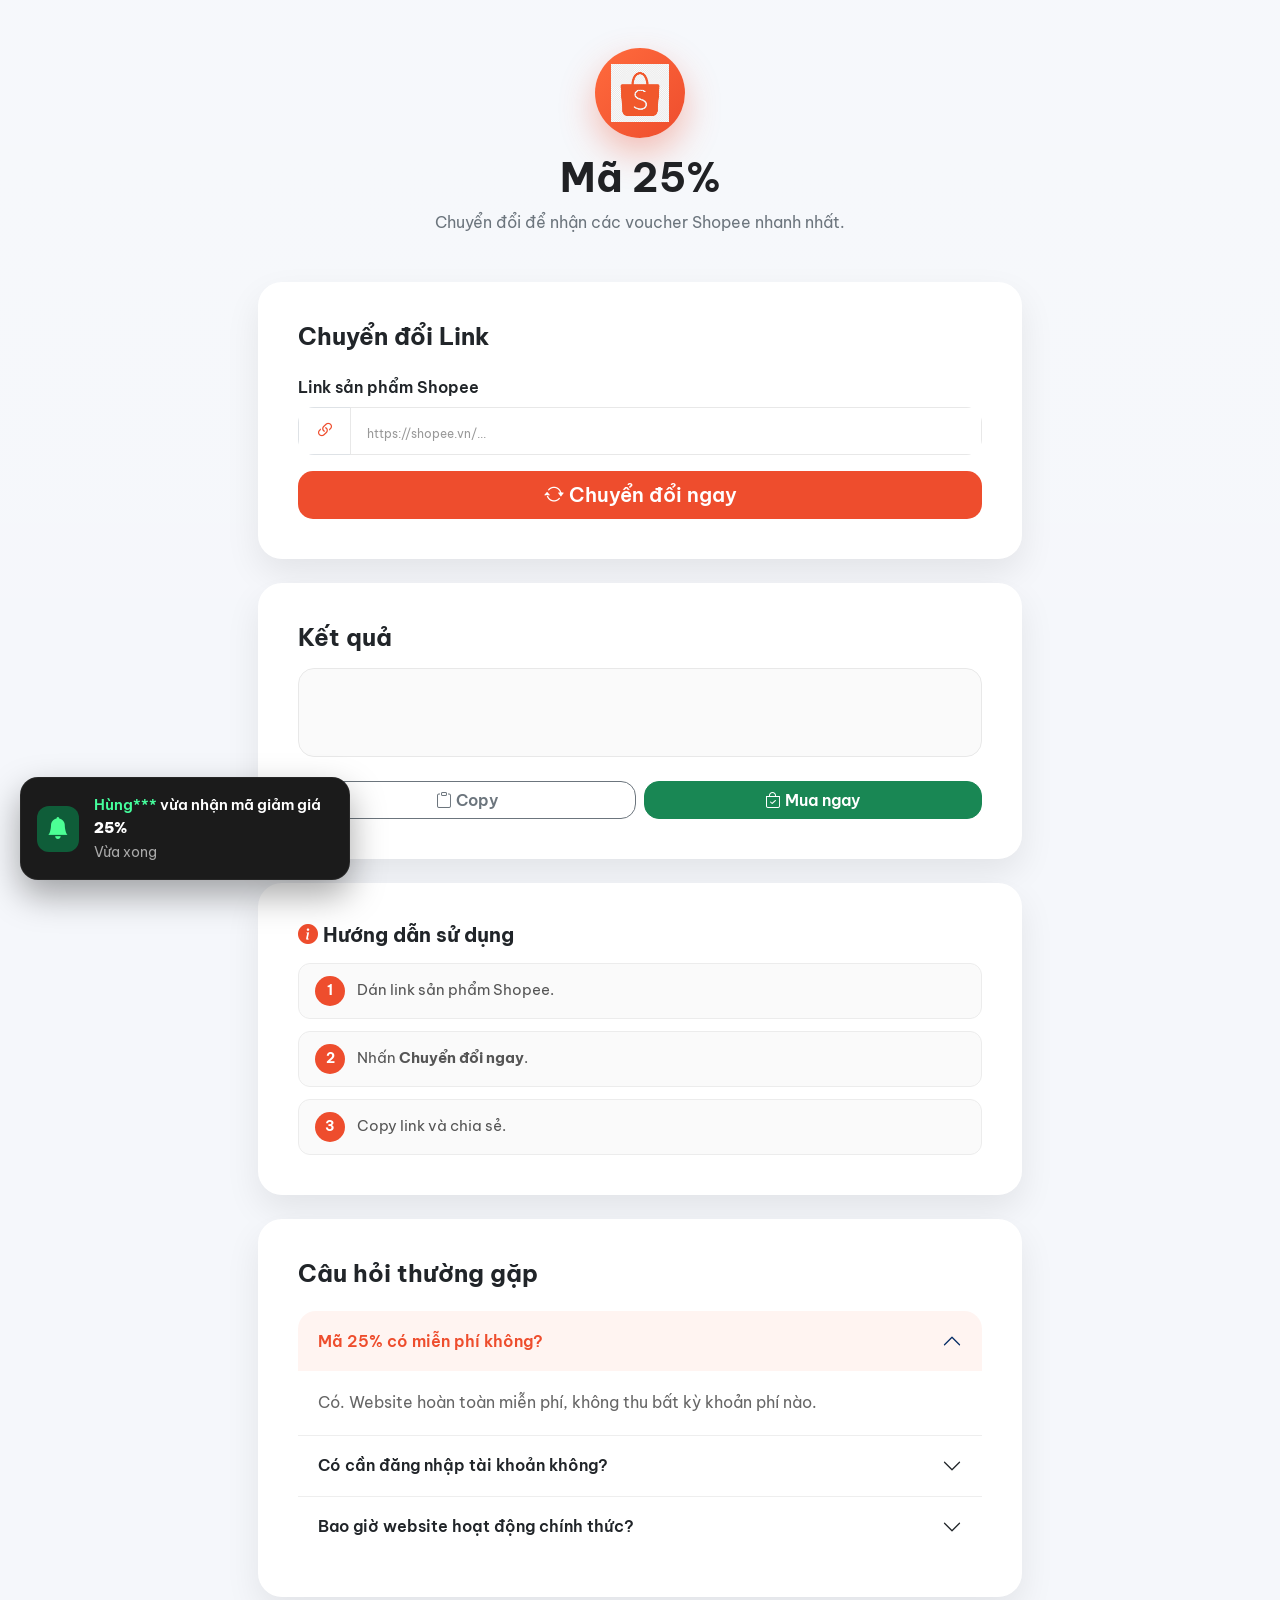
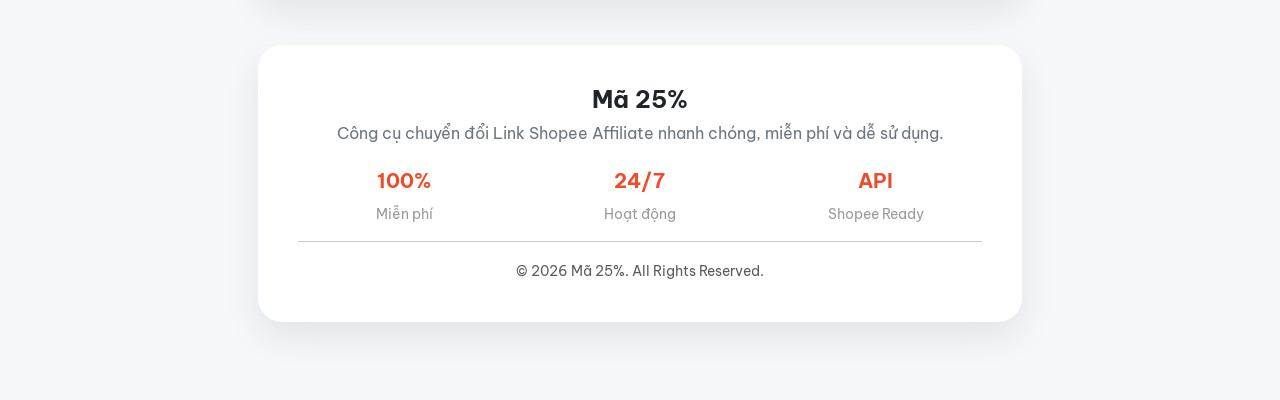
==== index.html @ e12b9a6f "Update UI" ====
<!DOCTYPE html>
<html lang="vi">

<head>

    <meta charset="UTF-8">

    <meta name="viewport" content="width=device-width, initial-scale=1.0">

    <title>Mã 25% - Chuyển đổi Link Shopee Affiliate</title>

    <meta name="description"
        content="Công cụ chuyển đổi link Shopee Affiliate nhanh chóng, miễn phí và dễ sử dụng.">

    <meta name="keywords"
        content="Shopee Affiliate, Shopee, Affiliate Link">

    <meta name="theme-color"
        content="#ee4d2d">

    <link rel="icon"
        href="assets/favicon.ico">

    <!-- Bootstrap -->
    <link href="https://cdn.jsdelivr.net/npm/bootstrap@5.3.7/dist/css/bootstrap.min.css"
        rel="stylesheet">

    <!-- Bootstrap Icons -->
    <link rel="stylesheet"
        href="https://cdn.jsdelivr.net/npm/bootstrap-icons@1.11.3/font/bootstrap-icons.min.css">

    <!-- Google Font -->
    <link rel="preconnect"
        href="https://fonts.googleapis.com">

    <link rel="preconnect"
        href="https://fonts.gstatic.com"
        crossorigin>

    <link href="https://fonts.googleapis.com/css2?family=Be+Vietnam+Pro:wght@300;400;500;600;700&display=swap"
        rel="stylesheet">

    <link rel="stylesheet"
        href="style.css">

</head>

<body>

<div class="bg-gradient"></div>

<div class="container py-5">

<div class="row justify-content-center">

<div class="col-lg-9">

<!-- Logo -->

<div class="text-center mb-5">

<div class="logo-circle">

<img src="assets/logo.png"
class="logo-img"
alt="Shopee">

</div>

<h1 class="mt-3 fw-bold">

Mã 25%

</h1>

<p class="text-secondary">

Chuyển đổi để nhận các voucher Shopee nhanh nhất.

</p>

</div>

<!-- Converter -->

<div class="card">

<div class="card-body">

<h4 class="fw-bold mb-4">

Chuyển đổi Link

</h4>

<div class="mb-3">

<label class="form-label">

Link sản phẩm Shopee

</label>

<div class="input-group input-group-lg">

<span class="input-group-text">

<i class="bi bi-link-45deg"></i>

</span>

<input

type="text"

class="form-control input-link"

id="link"

placeholder="https://shopee.vn/...">

</div>

</div>

<button

class="btn btn-shopee btn-lg w-100"

onclick="createLink()">

<i class="bi bi-arrow-repeat"></i>

Chuyển đổi ngay

</button>

<div

id="loading"

class="text-center mt-4 d-none">

<div

class="spinner-border text-danger"

role="status">

</div>

<p class="mt-3 mb-0">

Đang chuyển đổi...

</p>

</div>

</div>

</div>
<!-- Result -->

<div class="card mt-4">

    <div class="card-body">

        <h4 class="fw-bold mb-3">

            Kết quả

        </h4>

        <textarea

            id="result"

            class="form-control"

            rows="2"

            readonly

            placeholder="Affiliate Link sẽ hiển thị tại đây...">

        </textarea>

        <div class="row mt-3 g-2">

            <div class="col-6">

                <button

                    class="btn btn-outline-secondary w-100"

                    onclick="copyLink()">

                    <i class="bi bi-clipboard"></i>

                    Copy

                </button>

            </div>

            <div class="col-6">

                <button

                    class="btn btn-success w-100"

                    onclick="openLink()">

                    <i class="bi bi-bag-check"></i>

                    Mua ngay

                </button>

            </div>

        </div>

    </div>

</div>

<!-- Hướng dẫn -->

<div class="card mt-4">

    <div class="card-body">

        <h5 class="fw-bold mb-3">

            <i class="bi bi-info-circle-fill text-primary"></i>

            Hướng dẫn sử dụng

        </h5>

        <div class="guide-list">

            <div class="guide-item">

                <span class="guide-number">1</span>

                <span>Dán link sản phẩm Shopee.</span>

            </div>

            <div class="guide-item">

                <span class="guide-number">2</span>

                <span>Nhấn <strong>Chuyển đổi ngay</strong>.</span>

            </div>

            <div class="guide-item">

                <span class="guide-number">3</span>

                <span>Copy link và chia sẻ.</span>

            </div>

        </div>

    </div>

</div>
<!-- FAQ -->

<div class="card mt-4">

    <div class="card-body">

        <h4 class="fw-bold mb-4">

            Câu hỏi thường gặp

        </h4>

        <div class="accordion" id="faq">

            <div class="accordion-item">

                <h2 class="accordion-header">

                    <button

                        class="accordion-button"

                        data-bs-toggle="collapse"

                        data-bs-target="#faq1">

                        Mã 25% có miễn phí không?

                    </button>

                </h2>

                <div

                    id="faq1"

                    class="accordion-collapse collapse show"

                    data-bs-parent="#faq">

                    <div class="accordion-body">

                        Có. Website hoàn toàn miễn phí, không thu bất kỳ khoản phí nào.

                    </div>

                </div>

            </div>

            <div class="accordion-item">

                <h2 class="accordion-header">

                    <button

                        class="accordion-button collapsed"

                        data-bs-toggle="collapse"

                        data-bs-target="#faq2">

                        Có cần đăng nhập tài khoản không?

                    </button>

                </h2>

                <div

                    id="faq2"

                    class="accordion-collapse collapse"

                    data-bs-parent="#faq">

                    <div class="accordion-body">

                        Không cần. Chỉ cần dán link sản phẩm Shopee để chuyển đổi.

                    </div>

                </div>

            </div>

            <div class="accordion-item">

                <h2 class="accordion-header">

                    <button

                        class="accordion-button collapsed"

                        data-bs-toggle="collapse"

                        data-bs-target="#faq3">

                        Bao giờ website hoạt động chính thức?

                    </button>

                </h2>

                <div

                    id="faq3"

                    class="accordion-collapse collapse"

                    data-bs-parent="#faq">

                    <div class="accordion-body">

                        Sau khi tích hợp Shopee Open API, website sẽ chuyển đổi Affiliate Link tự động.

                    </div>

                </div>

            </div>

        </div>

    </div>

</div>

<!-- Footer -->

<footer class="mt-5">

    <div class="card">

        <div class="card-body text-center">

            <h4 class="fw-bold mb-2">

                Mã 25%

            </h4>

            <p class="text-secondary mb-4">

                Công cụ chuyển đổi Link Shopee Affiliate nhanh chóng, miễn phí và dễ sử dụng.

            </p>

            <div class="row text-center">

                <div class="col-4">

                    <h5 class="fw-bold text-primary">

                        100%

                    </h5>

                    <small>Miễn phí</small>

                </div>

                <div class="col-4">

                    <h5 class="fw-bold text-primary">

                        24/7

                    </h5>

                    <small>Hoạt động</small>

                </div>

                <div class="col-4">

                    <h5 class="fw-bold text-primary">

                        API

                    </h5>

                    <small>Shopee Ready</small>

                </div>

            </div>

            <hr>

            <small class="text-muted">

                © 2026 Mã 25%. All Rights Reserved.

            </small>

        </div>

    </div>

</footer>
</div>

</div>

</div>

<!-- Toast -->

<div id="toast"></div>

<!-- Live Notification -->

<div id="liveNotify" class="live-notify">

    <div class="notify-icon">

        <i class="bi bi-bell-fill"></i>

    </div>

    <div class="notify-content">

        <div class="notify-title">

            <span id="notifyName"></span>

            vừa nhận mã giảm giá <strong>25%</strong>

        </div>

        <small id="notifyTime"></small>

    </div>

</div>

<!-- Bootstrap -->

<script src="https://cdn.jsdelivr.net/npm/bootstrap@5.3.7/dist/js/bootstrap.bundle.min.js"></script>

<!-- Script -->

<script src="script.js"></script>

</body>

</html>
---- style.css ----
/* =====================================
   NHANLINK V3
===================================== */

:root{

    --primary:#ee4d2d;
    --primary-hover:#d73211;

    --success:#16a34a;

    --bg:#f5f7fb;

    --white:#fff;

    --text:#202124;

    --gray:#666;

    --border:#e8e8e8;

    --radius:22px;

    --shadow:0 15px 35px rgba(0,0,0,.08);

}

*{

    margin:0;

    padding:0;

    box-sizing:border-box;

}

html{

    scroll-behavior:smooth;

}

body{

    font-family:'Be Vietnam Pro',sans-serif;

    background:var(--bg);

    color:var(--text);

    overflow-x:hidden;

}

/* Background */

.bg-gradient{

    position:fixed;

    inset:0;

    z-index:-1;

    background:

    radial-gradient(circle at top left,#ffe8dc 0%,transparent 40%),

    radial-gradient(circle at bottom right,#fff1d5 0%,transparent 40%),

    #f5f7fb;

}

/* Container */

.container{

    max-width:1050px;

}

/* Logo */

.logo-circle{
    width:90px;
    height:90px;
    margin:0 auto;

    display:flex;
    justify-content:center;
    align-items:center;

    border-radius:50%;
    background:linear-gradient(135deg,#ff6b3d,#ee4d2d);

    overflow:hidden;

    box-shadow:0 15px 35px rgba(238,77,45,.35);
}

.logo-img{
    display:block;

    width:58px;
    height:58px;

    object-fit:contain;
}
@media (max-width:576px){

    .logo-circle{
        width:70px;
        height:70px;
    }

    .logo-img{
        width:42px;
        height:42px;
    }

}

/* Card */

.card{

    border:none!important;

    border-radius:24px!important;

    box-shadow:var(--shadow)!important;

    overflow:hidden;

    transition:.35s;

}

.card:hover{

    transform:translateY(-5px);

}

.card-body{

    padding:40px;

}

/* Form */

.form-label{

    font-weight:600;

}

.input-group{

    border-radius:16px;

    overflow:hidden;

}

.input-group-text{

    background:#fff;

    border-right:none;

    color:var(--primary);

}

.form-control{

    border-color:var(--border);

    padding:13px 15px;

    font-size:14px;

    box-shadow:none!important;

    transition:.3s;

}
.form-control:hover{

    border-color:#ff9b84;

}

.form-control:focus{

    border-color:var(--primary);

}

textarea{

    resize:none;

    min-height:70px;

}

/* Buttons */

.btn{

    border-radius:15px;

    transition:.3s;

    font-weight:600;

}

.btn:hover{

    transform:translateY(-3px);

}

.btn-shopee{

    background:var(--primary);

    color:#fff;

}

.btn-shopee:hover{

    background:var(--primary-hover);

    color:#fff;

}
/* =====================================
   RESULT
===================================== */

#result{

    background:#fafafa;

    border:1px solid var(--border);

    border-radius:16px;

    padding:18px;

    font-size:15px;

    line-height:1.7;

}

/* ===========================
   Guide
=========================== */

.guide-list{

    display:flex;

    flex-direction:column;

    gap:12px;

}

.guide-item{

    display:flex;

    align-items:center;

    gap:12px;

    padding:12px 16px;

    border:1px solid #ececec;

    border-radius:12px;

    background:#fafafa;

    transition:.25s;

}

.guide-item:hover{

    border-color:var(--primary);

    background:#fff7f5;

}

.guide-number{

    width:30px;

    height:30px;

    min-width:30px;

    border-radius:50%;

    background:var(--primary);

    color:#fff;

    display:flex;

    align-items:center;

    justify-content:center;

    font-size:14px;

    font-weight:700;

}

.guide-item span:last-child{

    font-size:15px;

    color:#555;

}

/* =====================================
   FAQ
===================================== */

.accordion{

    border-radius:18px;

    overflow:hidden;

}

.accordion-item{

    border:none;

    border-bottom:1px solid #eee;

}

.accordion-item:last-child{

    border-bottom:none;

}

.accordion-button{

    padding:20px;

    font-weight:600;

    box-shadow:none!important;

}

.accordion-button:not(.collapsed){

    background:#fff4f1;

    color:var(--primary);

}

.accordion-body{

    padding:18px 20px;

    color:#666;

    line-height:1.7;

}

/* =====================================
   FOOTER
===================================== */

footer{

    margin-top:60px;

    padding-bottom:30px;

}

footer h5{

    font-weight:700;

}

footer p{

    color:#777;

}

footer small{

    color:#999;

}

/* =====================================
   TOAST
===================================== */

#toast{

    position:fixed;

    bottom:25px;

    right:25px;

    background:#222;

    color:#fff;

    padding:14px 22px;

    border-radius:12px;

    opacity:0;

    visibility:hidden;

    transform:translateY(20px);

    transition:.35s;

    z-index:9999;

}

#toast.show{

    opacity:1;

    visibility:visible;

    transform:translateY(0);

}

/* =====================================
   LOADING
===================================== */

#loading{

    display:none;

}

.spinner-border{

    width:3rem;

    height:3rem;

}

/* =====================================
   FADE
===================================== */

.card{

    animation:fadeUp .5s ease;

}

@keyframes fadeUp{

from{

opacity:0;

transform:translateY(25px);

}

to{

opacity:1;

transform:translateY(0);

}

}
/* =====================================
   RESPONSIVE TABLET
===================================== */

@media (max-width:991px){

    .container{
        max-width:760px;
    }

    .card-body{
        padding:30px;
    }

    h1{
        font-size:34px;
    }

    .logo-circle{
        width:75px;
        height:75px;
        font-size:34px;
    }

    .btn-lg{
        padding:14px;
    }

    .step-box{
        padding:18px 12px;
    }

    .step-icon{
        font-size:30px;
    }

    .step-box h5{
        font-size:17px;
    }

    .step-box p{
        font-size:13px;
    }

}

/* =====================================
   RESPONSIVE MOBILE
===================================== */

@media (max-width:576px){

    .container{

        padding-left:16px;

        padding-right:16px;

    }

    h1{

        font-size:28px;

    }

    .text-secondary{

        font-size:15px;

    }

    .card-body{

        padding:22px;

    }

    .logo-circle{

        width:65px;

        height:65px;

        font-size:28px;

    }

    .input-group-text{

        padding:12px;

    }

    .form-control{

        padding:12px;

        font-size:15px;

    }

    textarea{

        min-height:120px;

    }

    .btn-lg{

        padding:13px;

        font-size:15px;

    }

    /* Guide */

    .step-box{

        padding:14px 8px;

    }

    .step-number{

        width:32px;

        height:32px;

        font-size:14px;

        margin-bottom:10px;

    }

    .step-icon{

        font-size:22px;

        margin-bottom:8px;

    }

    .step-box h5{

        font-size:14px;

        margin-bottom:0;

    }

    .step-box p{

        display:none;

    }

    footer{

        margin-top:40px;

    }

    #toast{

        left:15px;

        right:15px;

        bottom:20px;

        text-align:center;

    }

}

/* =====================================
   LARGE DESKTOP
===================================== */

@media (min-width:1400px){

    .container{

        max-width:1180px;

    }

}

/* =====================================
   SCROLLBAR
===================================== */

::-webkit-scrollbar{

    width:10px;

}

::-webkit-scrollbar-track{

    background:#f2f2f2;

}

::-webkit-scrollbar-thumb{

    background:#d5d5d5;

    border-radius:20px;

}

::-webkit-scrollbar-thumb:hover{

    background:#bdbdbd;

}

/* =====================================
   TEXT SELECTION
===================================== */

::selection{

    background:var(--primary);

    color:#fff;

}

/* =====================================
   SMOOTH
===================================== */

html{

    scroll-behavior:smooth;

}

img{

    max-width:100%;

    height:auto;

}

button{

    outline:none;

}

textarea:focus,

input:focus{

    outline:none;

}
/* =====================================
   DARK MODE (Future)
===================================== */

body.dark{

    background:#121212;

    color:#f5f5f5;

}

body.dark .bg-gradient{

    background:#121212;

}

body.dark .card{

    background:#1f1f1f;

    color:#fff;

}

body.dark .form-control{

    background:#2b2b2b;

    color:#fff;

    border-color:#3d3d3d;

}

body.dark .input-group-text{

    background:#2b2b2b;

    color:var(--primary);

    border-color:#3d3d3d;

}

body.dark #result{

    background:#2b2b2b;

    color:#fff;

}

body.dark .step-box{

    background:#242424;

    border-color:#333;

}

body.dark .accordion-item{

    background:#1f1f1f;

}

body.dark .accordion-button{

    background:#1f1f1f;

    color:#fff;

}

body.dark .accordion-button:not(.collapsed){

    background:#2a2a2a;

}

body.dark .accordion-body{

    background:#1f1f1f;

    color:#d7d7d7;

}

body.dark footer p,

body.dark footer small{

    color:#bdbdbd;

}

/* =====================================
   EFFECT
===================================== */

.shadow-hover{

    transition:.3s;

}

.shadow-hover:hover{

    box-shadow:0 20px 45px rgba(0,0,0,.12);

}

.scale{

    transition:.3s;

}

.scale:hover{

    transform:scale(1.03);

}

/* =====================================
   UTILITIES
===================================== */

.text-primary{

    color:var(--primary)!important;

}

.bg-primary{

    background:var(--primary)!important;

}

.rounded-xl{

    border-radius:24px!important;

}

.cursor-pointer{

    cursor:pointer;

}

.fw-600{

    font-weight:600;

}

.fw-700{

    font-weight:700;

}

/* =====================================
   PRINT
===================================== */

@media print{

    .btn,

    footer,

    #toast,

    #loading{

        display:none!important;

    }

    body{

        background:#fff;

    }

    .card{

        box-shadow:none!important;

        border:1px solid #ddd!important;

    }

}

/* =====================================
   FINISH
===================================== */

a{

    text-decoration:none;

}

img{

    user-select:none;

    -webkit-user-drag:none;

}

button{

    outline:none;

}

input,

textarea{

    outline:none;

}

*{

    -webkit-tap-highlight-color:transparent;

}
.input-link{

    font-size:13px;

    padding:12px 15px;

}

.input-link::placeholder{

    font-size:12px;

    color:#999;

}
.live-notify{

    position:fixed;

    left:20px;

    bottom:20px;

    width:330px;

    background:#1b1b1b;

    border:1px solid rgba(255,255,255,.05);

    border-radius:18px;

    padding:16px;

    display:flex;

    align-items:center;

    gap:15px;

    color:#fff;

    z-index:9999;

    box-shadow:0 15px 35px rgba(0,0,0,.35);

    transform:translateY(120px);

    opacity:0;

    transition:.5s;

}

.live-notify.show{

    transform:translateY(0);

    opacity:1;

}

.notify-icon{

    width:46px;

    height:46px;

    background:#0f5d39;

    color:#4cff95;

    display:flex;

    justify-content:center;

    align-items:center;

    border-radius:12px;

    font-size:22px;

}

.notify-title{

    font-size:15px;

    font-weight:600;

}

.notify-title span{

    color:#45ff9d;

}

.notify-content small{

    color:#aaa;

}

@media(max-width:576px){

.live-notify{

left:10px;

right:10px;

width:auto;

bottom:10px;

}

}
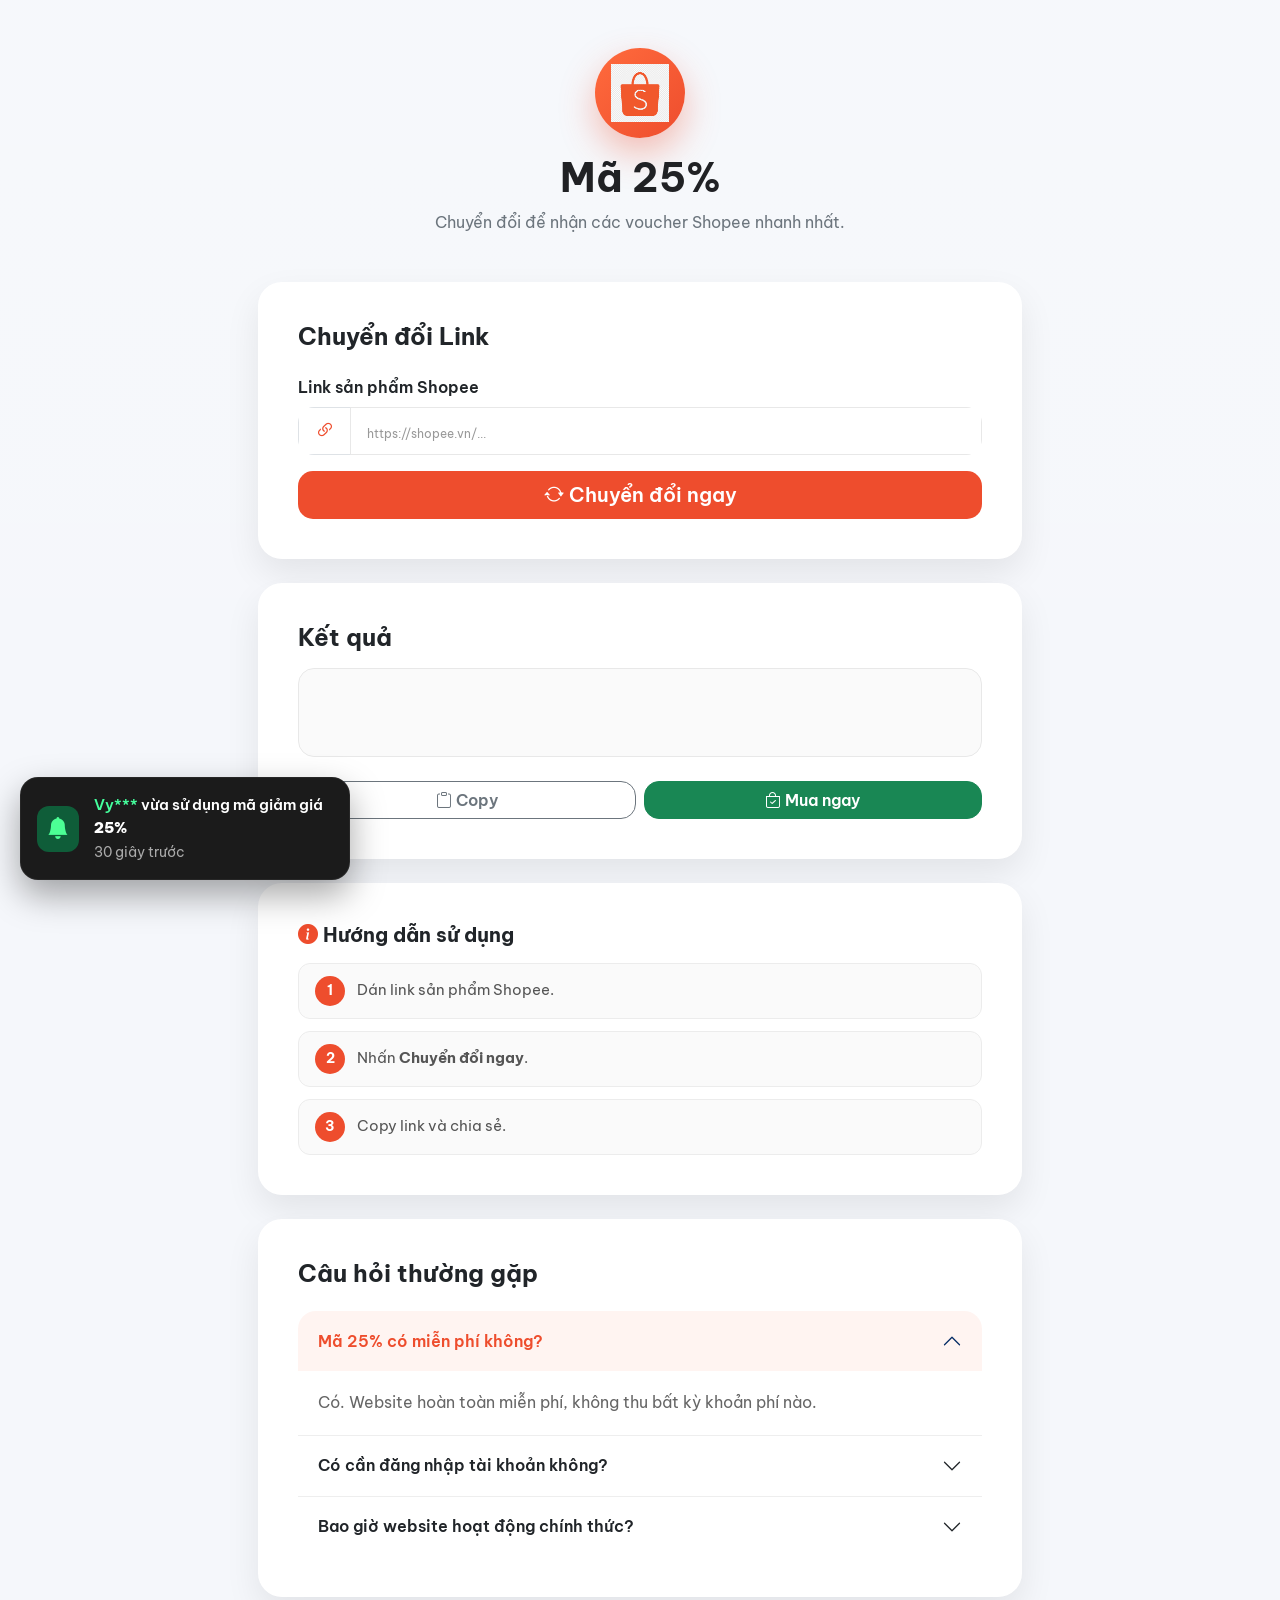
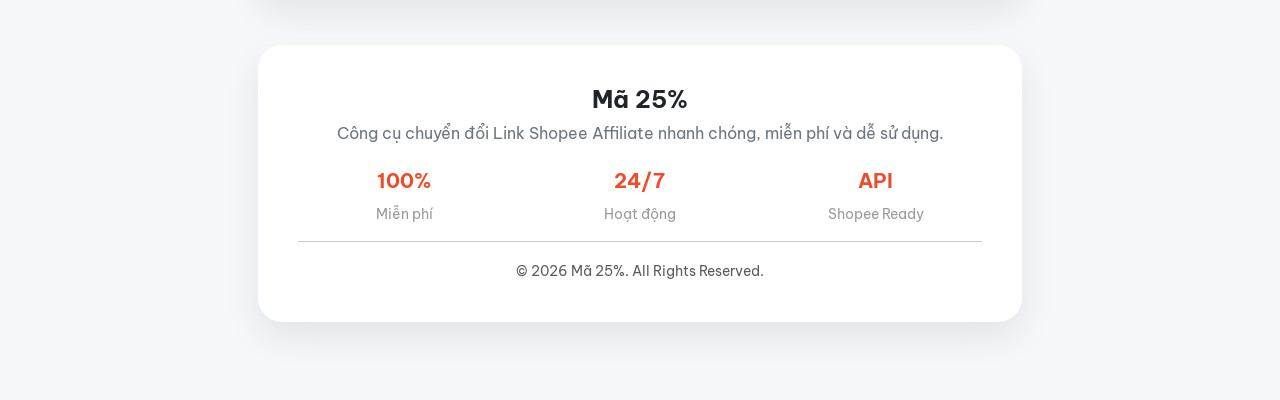
==== commit 09c9cef0: "Update UI" ====
--- a/index.html
+++ b/index.html
@@ -498,7 +498,7 @@
 
             <span id="notifyName"></span>
 
-            vừa nhận mã giảm giá <strong>25%</strong>
+            vừa sử dụng mã giảm giá <strong>25%</strong>
 
         </div>
 
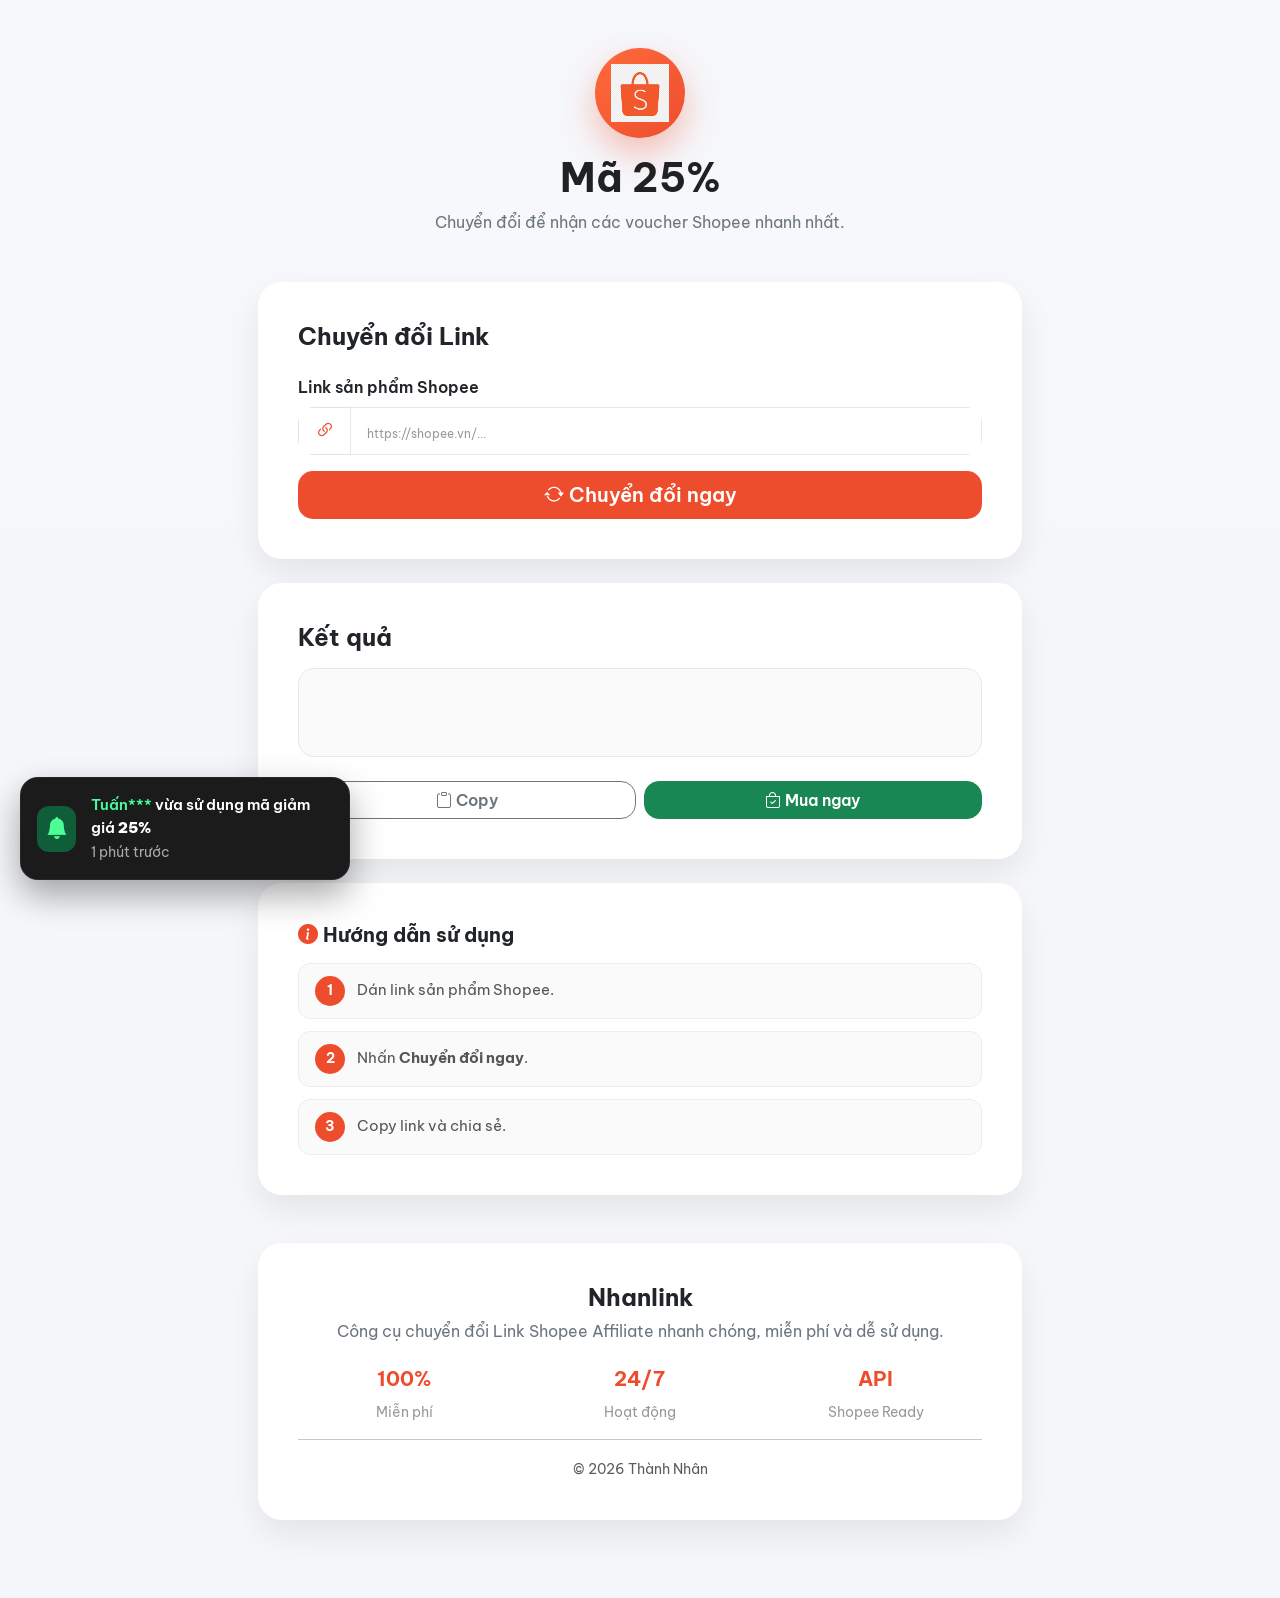
==== commit 3f684df2: "Update UI" ====
--- a/index.html
+++ b/index.html
@@ -271,237 +271,110 @@
     </div>
 
 </div>
-<!-- FAQ -->
-
-<div class="card mt-4">
-
-    <div class="card-body">
-
-        <h4 class="fw-bold mb-4">
-
-            Câu hỏi thường gặp
-
-        </h4>
-
-        <div class="accordion" id="faq">
-
-            <div class="accordion-item">
-
-                <h2 class="accordion-header">
-
-                    <button
-
-                        class="accordion-button"
-
-                        data-bs-toggle="collapse"
-
-                        data-bs-target="#faq1">
-
-                        Mã 25% có miễn phí không?
-
-                    </button>
-
-                </h2>
-
-                <div
-
-                    id="faq1"
-
-                    class="accordion-collapse collapse show"
-
-                    data-bs-parent="#faq">
-
-                    <div class="accordion-body">
-
-                        Có. Website hoàn toàn miễn phí, không thu bất kỳ khoản phí nào.
-
-                    </div>
+
+<!-- Footer -->
+
+<footer class="mt-5">
+
+    <div class="card">
+
+        <div class="card-body text-center">
+
+            <h4 class="fw-bold mb-2">
+
+                Nhanlink
+
+            </h4>
+
+            <p class="text-secondary mb-4">
+
+                Công cụ chuyển đổi Link Shopee Affiliate nhanh chóng, miễn phí và dễ sử dụng.
+
+            </p>
+
+            <div class="row text-center">
+
+                <div class="col-4">
+
+                    <h5 class="fw-bold text-primary">
+
+                        100%
+
+                    </h5>
+
+                    <small>Miễn phí</small>
 
                 </div>
 
-            </div>
-
-            <div class="accordion-item">
-
-                <h2 class="accordion-header">
-
-                    <button
-
-                        class="accordion-button collapsed"
-
-                        data-bs-toggle="collapse"
-
-                        data-bs-target="#faq2">
-
-                        Có cần đăng nhập tài khoản không?
-
-                    </button>
-
-                </h2>
-
-                <div
-
-                    id="faq2"
-
-                    class="accordion-collapse collapse"
-
-                    data-bs-parent="#faq">
-
-                    <div class="accordion-body">
-
-                        Không cần. Chỉ cần dán link sản phẩm Shopee để chuyển đổi.
-
-                    </div>
+                <div class="col-4">
+
+                    <h5 class="fw-bold text-primary">
+
+                        24/7
+
+                    </h5>
+
+                    <small>Hoạt động</small>
 
                 </div>
 
-            </div>
-
-            <div class="accordion-item">
-
-                <h2 class="accordion-header">
-
-                    <button
-
-                        class="accordion-button collapsed"
-
-                        data-bs-toggle="collapse"
-
-                        data-bs-target="#faq3">
-
-                        Bao giờ website hoạt động chính thức?
-
-                    </button>
-
-                </h2>
-
-                <div
-
-                    id="faq3"
-
-                    class="accordion-collapse collapse"
-
-                    data-bs-parent="#faq">
-
-                    <div class="accordion-body">
-
-                        Sau khi tích hợp Shopee Open API, website sẽ chuyển đổi Affiliate Link tự động.
-
-                    </div>
+                <div class="col-4">
+
+                    <h5 class="fw-bold text-primary">
+
+                        API
+
+                    </h5>
+
+                    <small>Shopee Ready</small>
 
                 </div>
 
             </div>
 
+            <hr>
+
+            <small class="text-muted">
+
+                © 2026 Thành Nhân
+
+            </small>
+
         </div>
 
     </div>
 
-</div>
-
-<!-- Footer -->
-
-<footer class="mt-5">
-
-    <div class="card">
-
-        <div class="card-body text-center">
-
-            <h4 class="fw-bold mb-2">
-
-                Mã 25%
-
-            </h4>
-
-            <p class="text-secondary mb-4">
-
-                Công cụ chuyển đổi Link Shopee Affiliate nhanh chóng, miễn phí và dễ sử dụng.
-
-            </p>
-
-            <div class="row text-center">
-
-                <div class="col-4">
-
-                    <h5 class="fw-bold text-primary">
-
-                        100%
-
-                    </h5>
-
-                    <small>Miễn phí</small>
-
-                </div>
-
-                <div class="col-4">
-
-                    <h5 class="fw-bold text-primary">
-
-                        24/7
-
-                    </h5>
-
-                    <small>Hoạt động</small>
-
-                </div>
-
-                <div class="col-4">
-
-                    <h5 class="fw-bold text-primary">
-
-                        API
-
-                    </h5>
-
-                    <small>Shopee Ready</small>
-
-                </div>
-
-            </div>
-
-            <hr>
-
-            <small class="text-muted">
-
-                © 2026 Mã 25%. All Rights Reserved.
-
-            </small>
+</footer>
+</div>
+
+</div>
+
+</div>
+
+<!-- Toast -->
+
+<div id="toast"></div>
+
+<!-- Live Notification -->
+
+<div id="liveNotify" class="live-notify">
+
+    <div class="notify-icon">
+
+        <i class="bi bi-bell-fill"></i>
+
+    </div>
+
+    <div class="notify-content">
+
+        <div class="notify-title">
+
+            <span id="notifyName"></span>
+
+            vừa sử dụng mã giảm giá <strong>25%</strong>
 
         </div>
 
-    </div>
-
-</footer>
-</div>
-
-</div>
-
-</div>
-
-<!-- Toast -->
-
-<div id="toast"></div>
-
-<!-- Live Notification -->
-
-<div id="liveNotify" class="live-notify">
-
-    <div class="notify-icon">
-
-        <i class="bi bi-bell-fill"></i>
-
-    </div>
-
-    <div class="notify-content">
-
-        <div class="notify-title">
-
-            <span id="notifyName"></span>
-
-            vừa sử dụng mã giảm giá <strong>25%</strong>
-
-        </div>
-
         <small id="notifyTime"></small>
 
     </div>
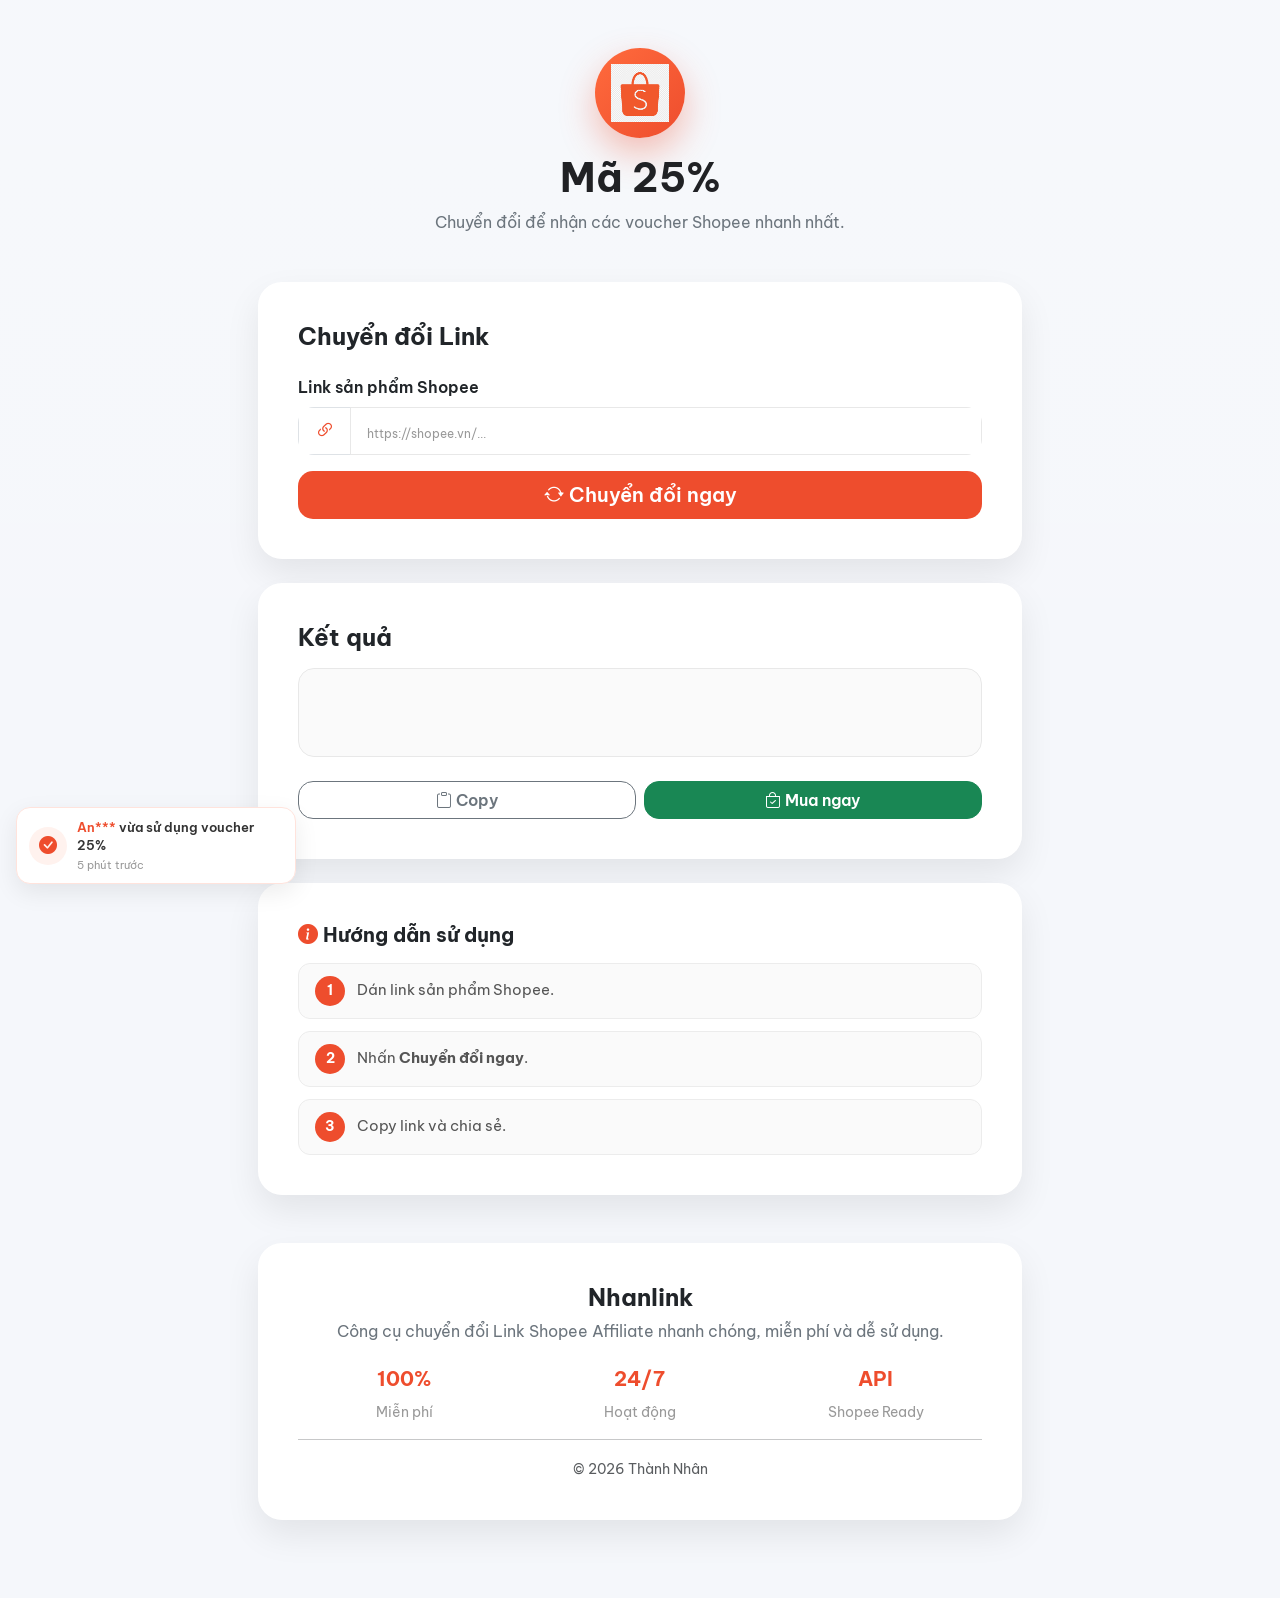
==== commit a3342895: "Update UI" ====
--- a/index.html
+++ b/index.html
@@ -361,21 +361,17 @@
 
     <div class="notify-icon">
 
-        <i class="bi bi-bell-fill"></i>
+        <i class="bi bi-check-circle-fill"></i>
 
     </div>
 
     <div class="notify-content">
 
         <div class="notify-title">
-
-            <span id="notifyName"></span>
-
-            vừa sử dụng mã giảm giá <strong>25%</strong>
-
-        </div>
-
-        <small id="notifyTime"></small>
+    <span id="notifyName"></span> vừa sử dụng voucher 25%
+</div>
+
+<small id="notifyTime"></small>
 
     </div>
 
--- a/style.css
+++ b/style.css
@@ -1028,106 +1028,146 @@
     color:#999;
 
 }
+/* ===== Live Notification ===== */
+
 .live-notify{
 
     position:fixed;
 
-    left:20px;
-
-    bottom:20px;
-
-    width:330px;
-
-    background:#1b1b1b;
-
-    border:1px solid rgba(255,255,255,.05);
-
-    border-radius:18px;
-
-    padding:16px;
+    left:16px;
+
+    bottom:16px;
+
+    width:280px;
+
+    background:#fff;
+
+    border:1px solid #ffe3dc;
+
+    border-radius:14px;
+
+    padding:10px 12px;
 
     display:flex;
 
     align-items:center;
 
-    gap:15px;
-
-    color:#fff;
+    gap:10px;
+
+    box-shadow:0 8px 25px rgba(0,0,0,.08);
 
     z-index:9999;
 
-    box-shadow:0 15px 35px rgba(0,0,0,.35);
-
-    transform:translateY(120px);
-
     opacity:0;
 
-    transition:.5s;
+    transform:translateY(30px);
+
+    transition:.4s ease;
 
 }
 
 .live-notify.show{
 
+    opacity:1;
+
     transform:translateY(0);
 
-    opacity:1;
-
 }
 
 .notify-icon{
 
-    width:46px;
-
-    height:46px;
-
-    background:#0f5d39;
-
-    color:#4cff95;
+    width:38px;
+
+    height:38px;
+
+    border-radius:50%;
+
+    background:#fff2ee;
+
+    color:#ee4d2d;
 
     display:flex;
 
+    align-items:center;
+
     justify-content:center;
 
-    align-items:center;
-
-    border-radius:12px;
-
-    font-size:22px;
+    font-size:18px;
+
+    flex-shrink:0;
+
+}
+
+.notify-content{
+
+    flex:1;
 
 }
 
 .notify-title{
 
-    font-size:15px;
+    font-size:13px;
 
     font-weight:600;
 
+    color:#333;
+
+    line-height:1.4;
+
 }
 
 .notify-title span{
 
-    color:#45ff9d;
+    color:#ee4d2d;
 
 }
 
 .notify-content small{
 
-    color:#aaa;
-
-}
-
-@media(max-width:576px){
-
-.live-notify{
-
-left:10px;
-
-right:10px;
-
-width:auto;
-
-bottom:10px;
-
-}
+    display:block;
+
+    margin-top:2px;
+
+    font-size:11px;
+
+    color:#999;
+
+}
+
+@media (max-width:576px){
+
+    .live-notify{
+
+        width:240px;
+
+        left:10px;
+
+        bottom:10px;
+
+        padding:8px 10px;
+
+    }
+
+    .notify-icon{
+
+        width:34px;
+
+        height:34px;
+
+        font-size:16px;
+
+    }
+
+    .notify-title{
+
+        font-size:12px;
+
+    }
+
+    .notify-content small{
+
+        font-size:10px;
+
+    }
 
 }
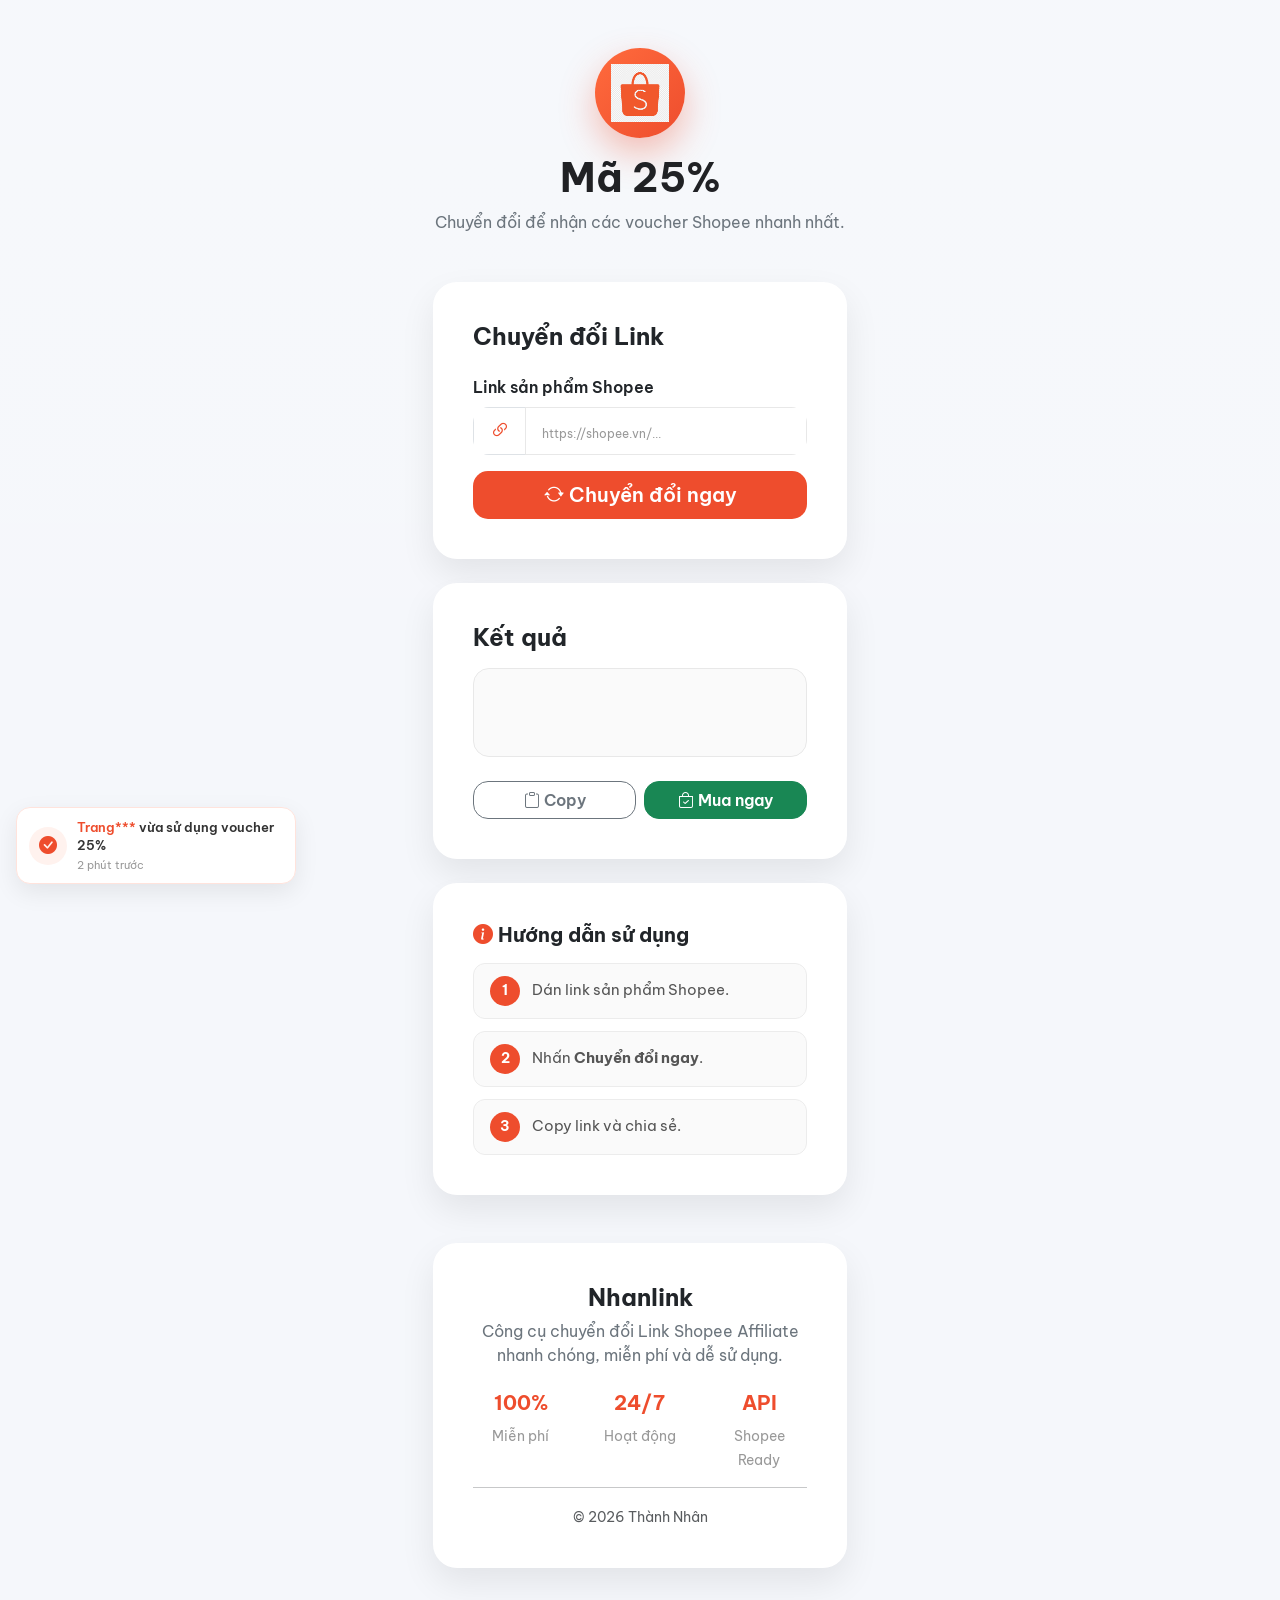
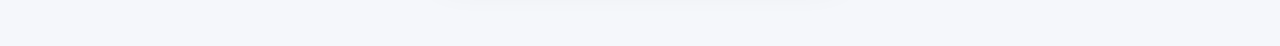
==== commit b53aacad: "Update UI" ====
--- a/index.html
+++ b/index.html
@@ -53,7 +53,7 @@
 
 <div class="row justify-content-center">
 
-<div class="col-lg-9">
+<div class="col-xl-5 col-lg-6 col-md-8">
 
 <!-- Logo -->
 
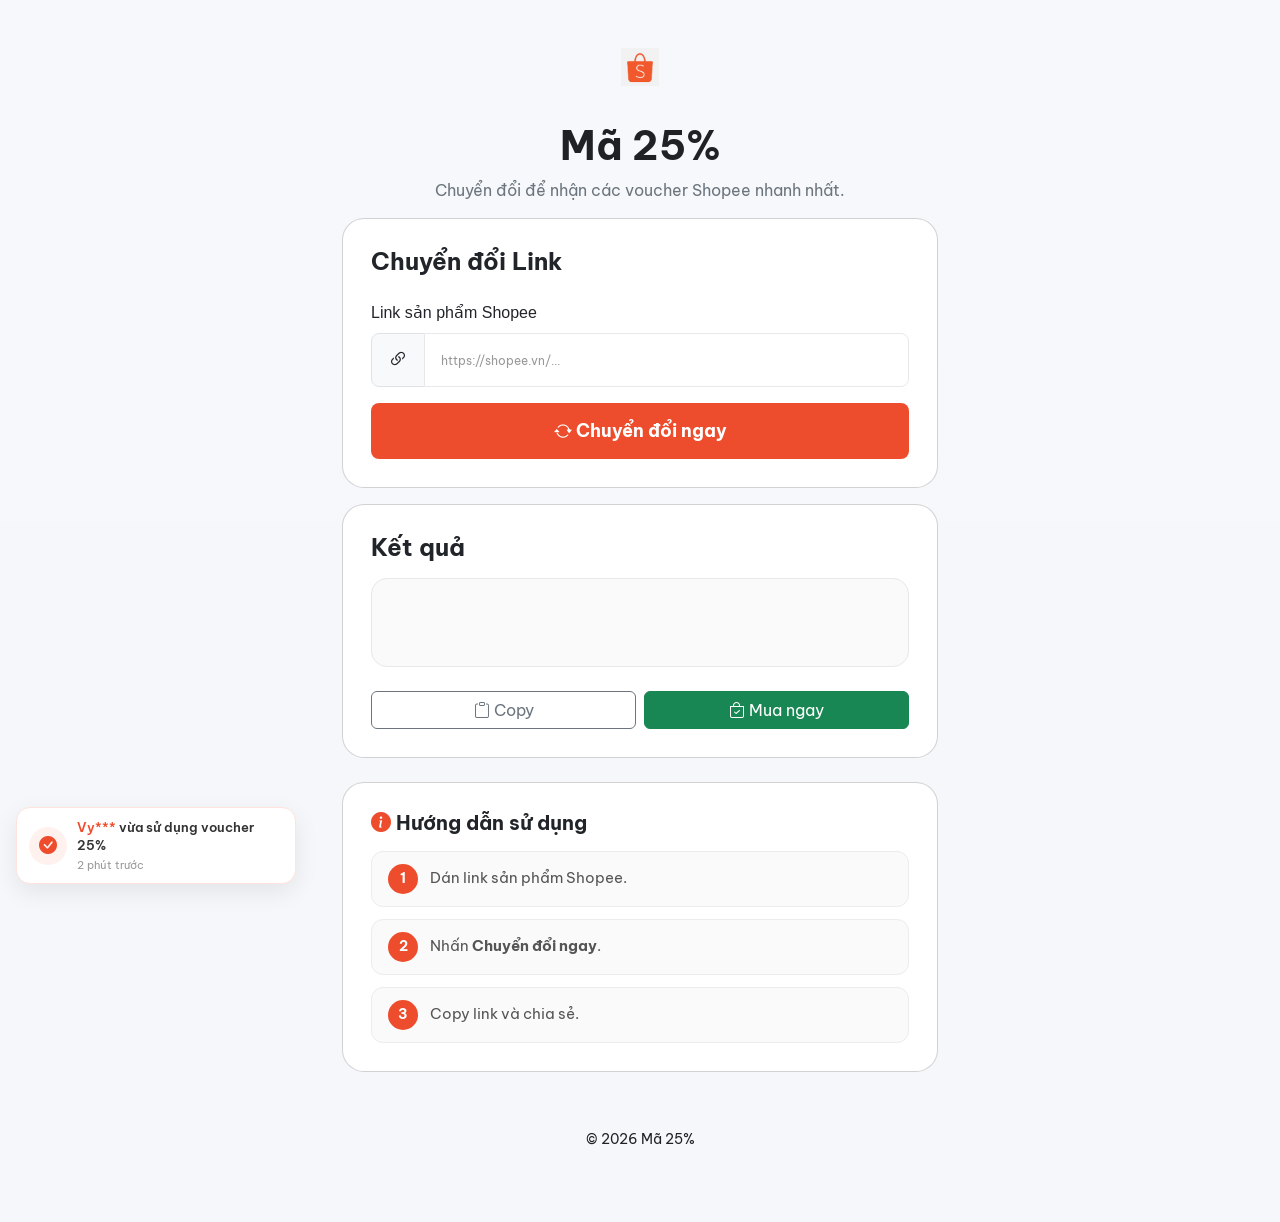
==== commit e4573fae: "Update UI" ====
--- a/index.html
+++ b/index.html
@@ -53,11 +53,11 @@
 
 <div class="row justify-content-center">
 
-<div class="col-xl-5 col-lg-6 col-md-8">
+<div class="col-lg-12">
 
 <!-- Logo -->
 
-<div class="text-center mb-5">
+<div class="text-center mb-3">
 
 <div class="logo-circle">
 
@@ -162,61 +162,106 @@
 </div>
 <!-- Result -->
 
+<div class="card mt-3">
+    <div class="card-body">
+
+        <h4 class="fw-bold mb-3">
+
+            Kết quả
+
+        </h4>
+
+        <textarea
+
+            id="result"
+
+            class="form-control"
+
+            rows="2"
+
+            readonly
+
+            placeholder="Affiliate Link sẽ hiển thị tại đây...">
+
+        </textarea>
+
+        <div class="row mt-3 g-2">
+
+            <div class="col-6">
+
+                <button
+
+                    class="btn btn-outline-secondary w-100"
+
+                    onclick="copyLink()">
+
+                    <i class="bi bi-clipboard"></i>
+
+                    Copy
+
+                </button>
+
+            </div>
+
+            <div class="col-6">
+
+                <button
+
+                    class="btn btn-success w-100"
+
+                    onclick="openLink()">
+
+                    <i class="bi bi-bag-check"></i>
+
+                    Mua ngay
+
+                </button>
+
+            </div>
+
+        </div>
+
+    </div>
+
+</div>
+
+<!-- Hướng dẫn -->
+
 <div class="card mt-4">
 
     <div class="card-body">
 
-        <h4 class="fw-bold mb-3">
-
-            Kết quả
-
-        </h4>
-
-        <textarea
-
-            id="result"
-
-            class="form-control"
-
-            rows="2"
-
-            readonly
-
-            placeholder="Affiliate Link sẽ hiển thị tại đây...">
-
-        </textarea>
-
-        <div class="row mt-3 g-2">
-
-            <div class="col-6">
-
-                <button
-
-                    class="btn btn-outline-secondary w-100"
-
-                    onclick="copyLink()">
-
-                    <i class="bi bi-clipboard"></i>
-
-                    Copy
-
-                </button>
-
-            </div>
-
-            <div class="col-6">
-
-                <button
-
-                    class="btn btn-success w-100"
-
-                    onclick="openLink()">
-
-                    <i class="bi bi-bag-check"></i>
-
-                    Mua ngay
-
-                </button>
+        <h5 class="fw-bold mb-3">
+
+            <i class="bi bi-info-circle-fill text-primary"></i>
+
+            Hướng dẫn sử dụng
+
+        </h5>
+
+        <div class="guide-list">
+
+            <div class="guide-item">
+
+                <span class="guide-number">1</span>
+
+                <span>Dán link sản phẩm Shopee.</span>
+
+            </div>
+
+            <div class="guide-item">
+
+                <span class="guide-number">2</span>
+
+                <span>Nhấn <strong>Chuyển đổi ngay</strong>.</span>
+
+            </div>
+
+            <div class="guide-item">
+
+                <span class="guide-number">3</span>
+
+                <span>Copy link và chia sẻ.</span>
 
             </div>
 
@@ -226,124 +271,10 @@
 
 </div>
 
-<!-- Hướng dẫn -->
-
-<div class="card mt-4">
-
-    <div class="card-body">
-
-        <h5 class="fw-bold mb-3">
-
-            <i class="bi bi-info-circle-fill text-primary"></i>
-
-            Hướng dẫn sử dụng
-
-        </h5>
-
-        <div class="guide-list">
-
-            <div class="guide-item">
-
-                <span class="guide-number">1</span>
-
-                <span>Dán link sản phẩm Shopee.</span>
-
-            </div>
-
-            <div class="guide-item">
-
-                <span class="guide-number">2</span>
-
-                <span>Nhấn <strong>Chuyển đổi ngay</strong>.</span>
-
-            </div>
-
-            <div class="guide-item">
-
-                <span class="guide-number">3</span>
-
-                <span>Copy link và chia sẻ.</span>
-
-            </div>
-
-        </div>
-
-    </div>
-
-</div>
-
 <!-- Footer -->
 
-<footer class="mt-5">
-
-    <div class="card">
-
-        <div class="card-body text-center">
-
-            <h4 class="fw-bold mb-2">
-
-                Nhanlink
-
-            </h4>
-
-            <p class="text-secondary mb-4">
-
-                Công cụ chuyển đổi Link Shopee Affiliate nhanh chóng, miễn phí và dễ sử dụng.
-
-            </p>
-
-            <div class="row text-center">
-
-                <div class="col-4">
-
-                    <h5 class="fw-bold text-primary">
-
-                        100%
-
-                    </h5>
-
-                    <small>Miễn phí</small>
-
-                </div>
-
-                <div class="col-4">
-
-                    <h5 class="fw-bold text-primary">
-
-                        24/7
-
-                    </h5>
-
-                    <small>Hoạt động</small>
-
-                </div>
-
-                <div class="col-4">
-
-                    <h5 class="fw-bold text-primary">
-
-                        API
-
-                    </h5>
-
-                    <small>Shopee Ready</small>
-
-                </div>
-
-            </div>
-
-            <hr>
-
-            <small class="text-muted">
-
-                © 2026 Thành Nhân
-
-            </small>
-
-        </div>
-
-    </div>
-
+<footer class="text-center py-4">
+<small>© 2026 Mã 25%</small>
 </footer>
 </div>
 
--- a/style.css
+++ b/style.css
@@ -77,36 +77,26 @@
 
 .container{
 
-    max-width:1050px;
+    max-width:620px;
 
 }
 
 /* Logo */
 
 .logo-circle{
-    width:90px;
-    height:90px;
-    margin:0 auto;
-
-    display:flex;
-    justify-content:center;
-    align-items:center;
-
-    border-radius:50%;
-    background:linear-gradient(135deg,#ff6b3d,#ee4d2d);
-
-    overflow:hidden;
-
-    box-shadow:0 15px 35px rgba(238,77,45,.35);
-}
-
-.logo-img{
-    display:block;
 
     width:58px;
     height:58px;
 
-    object-fit:contain;
+    margin:auto;
+
+}
+
+.logo-img{
+
+    width:38px;
+    height:38px;
+
 }
 @media (max-width:576px){
 
@@ -126,27 +116,13 @@
 
 .card{
 
-    border:none!important;
-
-    border-radius:24px!important;
-
-    box-shadow:var(--shadow)!important;
-
-    overflow:hidden;
-
-    transition:.35s;
-
-}
-
-.card:hover{
-
-    transform:translateY(-5px);
+    border-radius:22px;
 
 }
 
 .card-body{
 
-    padding:40px;
+    padding:28px;
 
 }
 
@@ -154,25 +130,21 @@
 
 .form-label{
 
-    font-weight:600;
-
-}
-
-.input-group{
-
-    border-radius:16px;
-
-    overflow:hidden;
+    font-weight:300;
+
+}
+
+.input-group-lg>.form-control{
+
+    height:54px;
+
+    font-size:15px;
 
 }
 
 .input-group-text{
 
-    background:#fff;
-
-    border-right:none;
-
-    color:var(--primary);
+    height:54px;
 
 }
 
@@ -211,13 +183,13 @@
 
 /* Buttons */
 
-.btn{
-
-    border-radius:15px;
-
-    transition:.3s;
-
-    font-weight:600;
+.btn-lg{
+
+    height:56px;
+
+    font-size:18px;
+
+    font-weight:700;
 
 }
 
@@ -398,27 +370,13 @@
 
 footer{
 
-    margin-top:60px;
-
-    padding-bottom:30px;
-
-}
-
-footer h5{
-
-    font-weight:700;
-
-}
-
-footer p{
-
-    color:#777;
-
-}
-
-footer small{
-
-    color:#999;
+    margin-top:30px;
+
+}
+
+footer .card{
+
+    display:none;
 
 }
 
@@ -1170,4 +1128,4 @@
 
     }
 
-}+}
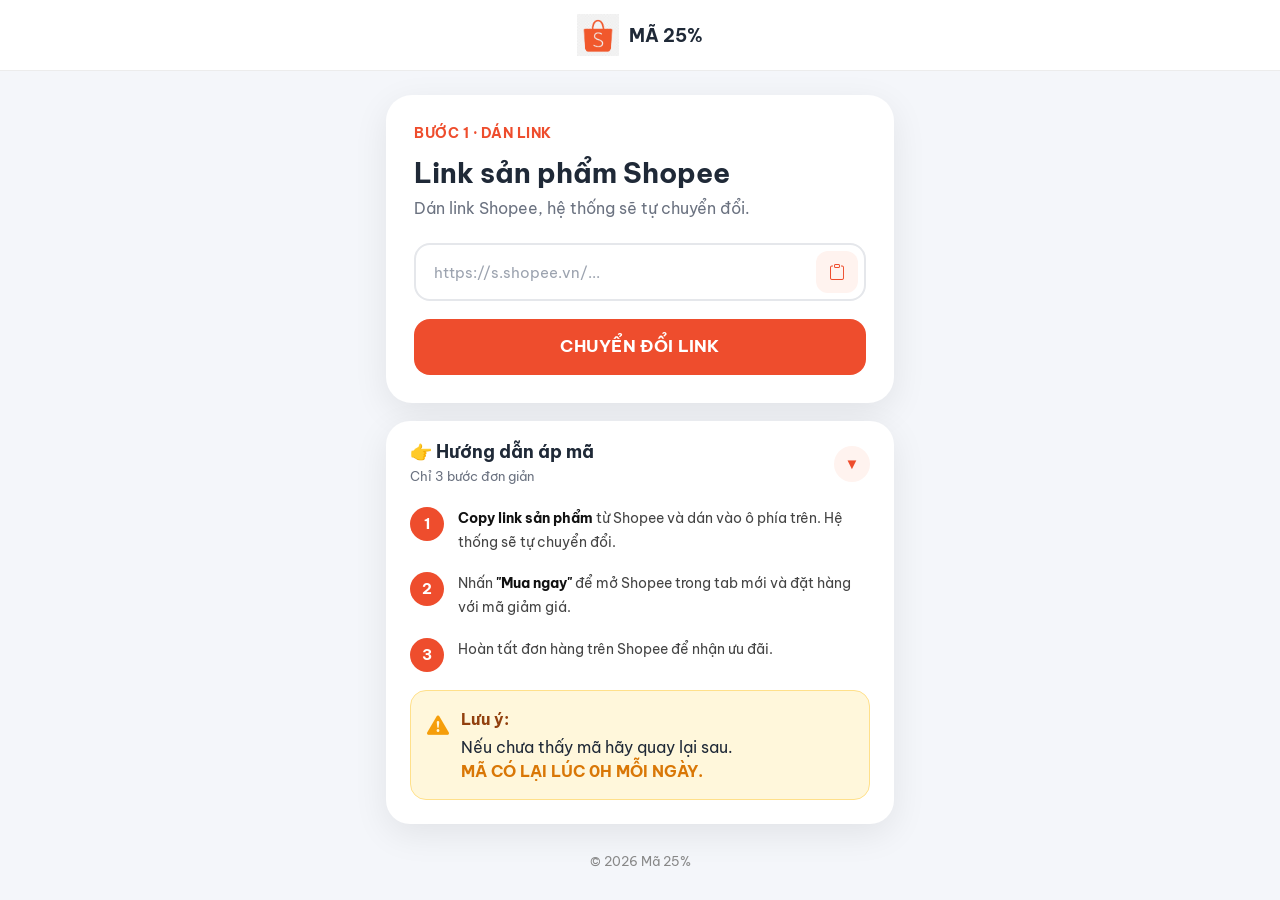
==== commit 02130844: "Update UI" ====
--- a/index.html
+++ b/index.html
@@ -3,317 +3,292 @@
 
 <head>
 
-    <meta charset="UTF-8">
-
-    <meta name="viewport" content="width=device-width, initial-scale=1.0">
-
-    <title>Mã 25% - Chuyển đổi Link Shopee Affiliate</title>
-
-    <meta name="description"
-        content="Công cụ chuyển đổi link Shopee Affiliate nhanh chóng, miễn phí và dễ sử dụng.">
-
-    <meta name="keywords"
-        content="Shopee Affiliate, Shopee, Affiliate Link">
-
-    <meta name="theme-color"
-        content="#ee4d2d">
-
-    <link rel="icon"
-        href="assets/favicon.ico">
-
-    <!-- Bootstrap -->
-    <link href="https://cdn.jsdelivr.net/npm/bootstrap@5.3.7/dist/css/bootstrap.min.css"
-        rel="stylesheet">
-
-    <!-- Bootstrap Icons -->
-    <link rel="stylesheet"
-        href="https://cdn.jsdelivr.net/npm/bootstrap-icons@1.11.3/font/bootstrap-icons.min.css">
-
-    <!-- Google Font -->
-    <link rel="preconnect"
-        href="https://fonts.googleapis.com">
-
-    <link rel="preconnect"
-        href="https://fonts.gstatic.com"
-        crossorigin>
-
-    <link href="https://fonts.googleapis.com/css2?family=Be+Vietnam+Pro:wght@300;400;500;600;700&display=swap"
-        rel="stylesheet">
-
-    <link rel="stylesheet"
-        href="style.css">
+<meta charset="UTF-8">
+
+<meta name="viewport" content="width=device-width, initial-scale=1">
+
+<title>Mã 25% - Chuyển đổi Link Shopee</title>
+
+<meta name="theme-color" content="#ee4d2d">
+
+<link rel="icon" href="assets/favicon.ico">
+
+<link href="https://cdn.jsdelivr.net/npm/bootstrap@5.3.7/dist/css/bootstrap.min.css" rel="stylesheet">
+
+<link rel="stylesheet"
+href="https://cdn.jsdelivr.net/npm/bootstrap-icons@1.11.3/font/bootstrap-icons.min.css">
+
+<link href="https://fonts.googleapis.com/css2?family=Be+Vietnam+Pro:wght@400;500;600;700&display=swap"
+rel="stylesheet">
+
+<link rel="stylesheet" href="style.css">
 
 </head>
 
 <body>
 
-<div class="bg-gradient"></div>
-
-<div class="container py-5">
-
-<div class="row justify-content-center">
-
-<div class="col-lg-12">
-
-<!-- Logo -->
-
-<div class="text-center mb-3">
-
-<div class="logo-circle">
-
-<img src="assets/logo.png"
-class="logo-img"
-alt="Shopee">
-
-</div>
-
-<h1 class="mt-3 fw-bold">
-
-Mã 25%
-
-</h1>
-
-<p class="text-secondary">
-
-Chuyển đổi để nhận các voucher Shopee nhanh nhất.
+<!-- HEADER -->
+
+<header class="topbar">
+
+<div class="container-mini">
+
+<div class="brand">
+
+<img src="assets/logo.png" alt="logo">
+
+<span>MÃ 25%</span>
+
+</div>
+
+</div>
+
+</header>
+
+<!-- CONTENT -->
+
+<div class="container-mini">
+
+<!-- CARD -->
+
+<div class="main-card">
+
+<div class="step-title">
+
+BƯỚC 1 · DÁN LINK
+
+</div>
+
+<h3>
+
+Link sản phẩm Shopee
+
+</h3>
+
+<p class="step-desc">
+
+Dán link Shopee, hệ thống sẽ tự chuyển đổi.
 
 </p>
-
-</div>
-
-<!-- Converter -->
-
-<div class="card">
-
-<div class="card-body">
-
-<h4 class="fw-bold mb-4">
-
-Chuyển đổi Link
-
-</h4>
-
-<div class="mb-3">
-
-<label class="form-label">
-
-Link sản phẩm Shopee
-
-</label>
-
-<div class="input-group input-group-lg">
-
-<span class="input-group-text">
-
-<i class="bi bi-link-45deg"></i>
-
-</span>
-
-<input
-
-type="text"
-
-class="form-control input-link"
-
-id="link"
-
-placeholder="https://shopee.vn/...">
-
-</div>
+<div class="input-box">
+
+    <input
+        type="text"
+        id="link"
+        class="form-control custom-input"
+        placeholder="https://s.shopee.vn/...">
+
+    <button
+        class="copy-icon"
+        type="button"
+        onclick="pasteClipboard()">
+
+        <i class="bi bi-clipboard"></i>
+
+    </button>
 
 </div>
 
 <button
-
-class="btn btn-shopee btn-lg w-100"
-
-onclick="createLink()">
-
-<i class="bi bi-arrow-repeat"></i>
-
-Chuyển đổi ngay
+    class="btn btn-convert"
+    onclick="createLink()">
+
+    CHUYỂN ĐỔI LINK
 
 </button>
 
+<!-- Loading -->
+
 <div
-
-id="loading"
-
-class="text-center mt-4 d-none">
+    id="loading"
+    class="loading-box"
+    style="display:none;">
+
+    <div class="spinner-border text-danger"></div>
+
+    <p>Đang chuyển đổi...</p>
+
+</div>
+
+<!-- Result -->
 
 <div
-
-class="spinner-border text-danger"
-
-role="status">
-
-</div>
-
-<p class="mt-3 mb-0">
-
-Đang chuyển đổi...
-
-</p>
-
-</div>
-
-</div>
-
-</div>
-<!-- Result -->
-
-<div class="card mt-3">
-    <div class="card-body">
-
-        <h4 class="fw-bold mb-3">
-
-            Kết quả
-
-        </h4>
-
-        <textarea
-
-            id="result"
-
-            class="form-control"
-
-            rows="2"
-
-            readonly
-
-            placeholder="Affiliate Link sẽ hiển thị tại đây...">
-
-        </textarea>
-
-        <div class="row mt-3 g-2">
-
-            <div class="col-6">
-
-                <button
-
-                    class="btn btn-outline-secondary w-100"
-
-                    onclick="copyLink()">
-
-                    <i class="bi bi-clipboard"></i>
-
-                    Copy
-
-                </button>
-
-            </div>
-
-            <div class="col-6">
-
-                <button
-
-                    class="btn btn-success w-100"
-
-                    onclick="openLink()">
-
-                    <i class="bi bi-bag-check"></i>
-
-                    Mua ngay
-
-                </button>
-
-            </div>
+    id="resultBox"
+    class="result-box"
+    style="display:none;">
+
+    <label class="result-title">
+
+        Affiliate Link
+
+    </label>
+
+    <textarea
+        id="result"
+        rows="2"
+        readonly
+        class="form-control"></textarea>
+
+    <div class="result-btn">
+
+        <button
+            class="btn btn-copy"
+            onclick="copyLink()">
+
+            <i class="bi bi-clipboard"></i>
+
+            Copy
+
+        </button>
+
+        <button
+            class="btn btn-buy"
+            onclick="openLink()">
+
+            <i class="bi bi-bag-check"></i>
+
+            Mua ngay
+
+        </button>
+
+    </div>
+
+</div>
+
+</div>
+
+<!-- GUIDE CARD -->
+
+<div class="guide-card">
+
+    <div
+        class="guide-header"
+        onclick="toggleGuide()">
+
+        <div>
+
+            <h4>
+
+                👉 Hướng dẫn áp mã
+
+            </h4>
+
+            <small>
+
+                Chỉ 3 bước đơn giản
+
+            </small>
 
         </div>
 
-    </div>
-
-</div>
-
-<!-- Hướng dẫn -->
-
-<div class="card mt-4">
-
-    <div class="card-body">
-
-        <h5 class="fw-bold mb-3">
-
-            <i class="bi bi-info-circle-fill text-primary"></i>
-
-            Hướng dẫn sử dụng
-
-        </h5>
-
-        <div class="guide-list">
-
-            <div class="guide-item">
-
-                <span class="guide-number">1</span>
-
-                <span>Dán link sản phẩm Shopee.</span>
-
-            </div>
-
-            <div class="guide-item">
-
-                <span class="guide-number">2</span>
-
-                <span>Nhấn <strong>Chuyển đổi ngay</strong>.</span>
-
-            </div>
-
-            <div class="guide-item">
-
-                <span class="guide-number">3</span>
-
-                <span>Copy link và chia sẻ.</span>
-
-            </div>
+        <button
+            id="guideArrow"
+            class="guide-arrow">
+
+            ▼
+
+        </button>
+
+    </div>
+
+    <div
+        id="guideBody"
+        class="guide-body">
+        <div class="guide-step">
+
+    <div class="step-no">1</div>
+
+    <div class="step-text">
+
+        <strong>Copy link sản phẩm</strong> từ Shopee và dán vào ô phía trên. Hệ thống sẽ tự chuyển đổi.
+
+    </div>
+
+</div>
+
+<div class="guide-step">
+
+    <div class="step-no">2</div>
+
+    <div class="step-text">
+
+        Nhấn <strong>"Mua ngay"</strong> để mở Shopee trong tab mới và đặt hàng với mã giảm giá.
+
+    </div>
+
+</div>
+
+<div class="guide-step">
+
+    <div class="step-no">3</div>
+
+    <div class="step-text">
+
+        Hoàn tất đơn hàng trên Shopee để nhận ưu đãi.
+
+    </div>
+
+</div>
+
+<div class="guide-warning">
+
+    <i class="bi bi-exclamation-triangle-fill"></i>
+
+    <div>
+
+        <strong>Lưu ý:</strong>
+
+        Nếu chưa thấy mã hãy quay lại sau.
+
+        <br>
+
+        <b>MÃ CÓ LẠI LÚC 0H MỖI NGÀY.</b>
+
+    </div>
+
+</div>
+
+</div>
+
+</div>
+<footer class="footer-mini">
+
+    © 2026 Mã 25%
+
+</footer>
+
+<!-- Toast -->
+
+<div id="toast"></div>
+
+<!-- Live Notify -->
+
+<div id="liveNotify" class="live-notify">
+
+    <div class="notify-icon">
+
+        <i class="bi bi-bell"></i>
+
+    </div>
+
+    <div class="notify-content">
+
+        <div class="notify-title">
+
+            <span id="notifyName"></span>
+
+            vừa cài app săn mã <b>25%</b>
 
         </div>
 
-    </div>
-
-</div>
-
-<!-- Footer -->
-
-<footer class="text-center py-4">
-<small>© 2026 Mã 25%</small>
-</footer>
-</div>
-
-</div>
-
-</div>
-
-<!-- Toast -->
-
-<div id="toast"></div>
-
-<!-- Live Notification -->
-
-<div id="liveNotify" class="live-notify">
-
-    <div class="notify-icon">
-
-        <i class="bi bi-check-circle-fill"></i>
-
-    </div>
-
-    <div class="notify-content">
-
-        <div class="notify-title">
-    <span id="notifyName"></span> vừa sử dụng voucher 25%
-</div>
-
-<small id="notifyTime"></small>
-
-    </div>
-
-</div>
-
-<!-- Bootstrap -->
+        <small id="notifyTime"></small>
+
+    </div>
+
+</div>
 
 <script src="https://cdn.jsdelivr.net/npm/bootstrap@5.3.7/dist/js/bootstrap.bundle.min.js"></script>
 
-<!-- Script -->
-
 <script src="script.js"></script>
 
 </body>
--- a/style.css
+++ b/style.css
@@ -1,27 +1,25 @@
-/* =====================================
-   NHANLINK V3
-===================================== */
+/* ===========================
+   MÃ 25% - STYLE V3
+=========================== */
 
 :root{
 
     --primary:#ee4d2d;
-    --primary-hover:#d73211;
-
-    --success:#16a34a;
-
-    --bg:#f5f7fb;
-
-    --white:#fff;
-
-    --text:#202124;
-
-    --gray:#666;
-
-    --border:#e8e8e8;
+    --primary-hover:#e03d1a;
+
+    --bg:#f4f6fa;
+
+    --card:#ffffff;
+
+    --text:#1f2937;
+
+    --muted:#6b7280;
+
+    --border:#e5e7eb;
 
     --radius:22px;
 
-    --shadow:0 15px 35px rgba(0,0,0,.08);
+    --shadow:0 10px 35px rgba(0,0,0,.08);
 
 }
 
@@ -35,12 +33,6 @@
 
 }
 
-html{
-
-    scroll-behavior:smooth;
-
-}
-
 body{
 
     font-family:'Be Vietnam Pro',sans-serif;
@@ -49,1054 +41,856 @@
 
     color:var(--text);
 
-    overflow-x:hidden;
-
-}
-
-/* Background */
-
-.bg-gradient{
+    min-height:100vh;
+
+}
+
+/* ===========================
+   Header
+=========================== */
+
+.topbar{
+
+    background:#fff;
+
+    border-bottom:1px solid #ececec;
+
+    padding:14px 0;
+
+}
+
+.container-mini{
+
+    width:100%;
+
+    max-width:560px;
+
+    margin:auto;
+
+    padding:0 16px;
+
+}
+
+.brand{
+
+    display:flex;
+
+    align-items:center;
+
+    justify-content:center;
+
+    gap:10px;
+
+    font-weight:700;
+
+    font-size:28px;
+
+}
+
+.brand img{
+
+    width:42px;
+
+    height:42px;
+
+    object-fit:contain;
+
+}
+
+.brand span{
+
+    font-size:18px;
+
+    font-weight:700;
+
+}
+
+/* ===========================
+   Main Card
+=========================== */
+
+.main-card{
+
+    background:#fff;
+
+    margin-top:24px;
+
+    border-radius:26px;
+
+    padding:28px;
+
+    box-shadow:var(--shadow);
+
+}
+
+.step-title{
+
+    color:var(--primary);
+
+    font-size:14px;
+
+    font-weight:700;
+
+    letter-spacing:.5px;
+
+    margin-bottom:12px;
+
+}
+
+.main-card h3{
+
+    font-size:28px;
+
+    font-weight:700;
+
+    margin-bottom:6px;
+
+}
+
+.step-desc{
+
+    color:var(--muted);
+
+    margin-bottom:22px;
+
+    line-height:1.6;
+
+}
+/* ===========================
+   Input
+=========================== */
+
+.input-box{
+
+    position:relative;
+
+    margin-bottom:18px;
+
+}
+
+.custom-input{
+
+    width:100%;
+
+    height:58px;
+
+    border:2px solid var(--border);
+
+    border-radius:16px;
+
+    padding:0 55px 0 18px;
+
+    font-size:15px;
+
+    transition:.25s;
+
+    box-shadow:none!important;
+
+}
+
+.custom-input:focus{
+
+    border-color:var(--primary);
+
+}
+
+.custom-input::placeholder{
+
+    color:#9ca3af;
+
+}
+
+.copy-icon{
+
+    position:absolute;
+
+    right:8px;
+
+    top:50%;
+
+    transform:translateY(-50%);
+
+    width:42px;
+
+    height:42px;
+
+    border:none;
+
+    border-radius:12px;
+
+    background:#fff3ef;
+
+    color:var(--primary);
+
+    cursor:pointer;
+
+    transition:.25s;
+
+}
+
+.copy-icon:hover{
+
+    background:var(--primary);
+
+    color:#fff;
+
+}
+
+/* ===========================
+   Convert Button
+=========================== */
+
+.btn-convert{
+
+    width:100%;
+
+    height:56px;
+
+    border:none;
+
+    border-radius:16px;
+
+    background:var(--primary);
+
+    color:#fff;
+
+    font-size:17px;
+
+    font-weight:700;
+
+    letter-spacing:.3px;
+
+    transition:.25s;
+
+}
+
+.btn-convert:hover{
+
+    background:var(--primary-hover);
+
+    transform:translateY(-2px);
+
+}
+
+/* ===========================
+   Loading
+=========================== */
+
+.loading-box{
+
+    text-align:center;
+
+    padding:20px 0;
+
+}
+
+.loading-box p{
+
+    margin-top:12px;
+
+    color:var(--muted);
+
+}
+
+/* ===========================
+   Result
+=========================== */
+
+.result-box{
+
+    margin-top:20px;
+
+}
+
+.result-title{
+
+    font-size:14px;
+
+    font-weight:600;
+
+    margin-bottom:8px;
+
+    display:block;
+
+}
+
+#result{
+
+    width:100%;
+
+    min-height:70px;
+
+    resize:none;
+
+    border:2px solid var(--border);
+
+    border-radius:14px;
+
+    padding:12px;
+
+    font-size:14px;
+
+    line-height:1.5;
+
+    box-shadow:none!important;
+
+}
+
+.result-btn{
+
+    display:flex;
+
+    gap:10px;
+
+    margin-top:12px;
+
+}
+
+.btn-copy{
+
+    flex:1;
+
+    border:1px solid var(--border);
+
+    background:#fff;
+
+    border-radius:14px;
+
+    height:46px;
+
+    font-weight:600;
+
+}
+
+.btn-buy{
+
+    flex:1;
+
+    border:none;
+
+    background:#16a34a;
+
+    color:#fff;
+
+    border-radius:14px;
+
+    height:46px;
+
+    font-weight:600;
+
+}
+
+.btn-copy:hover{
+
+    background:#f5f5f5;
+
+}
+
+.btn-buy:hover{
+
+    background:#15803d;
+
+}
+/* ===========================
+   GUIDE CARD
+=========================== */
+
+.guide-card{
+
+    background:#fff;
+
+    margin-top:18px;
+
+    border-radius:24px;
+
+    box-shadow:var(--shadow);
+
+    overflow:hidden;
+
+}
+
+.guide-header{
+
+    display:flex;
+
+    align-items:center;
+
+    justify-content:space-between;
+
+    padding:20px 24px;
+
+    cursor:pointer;
+
+}
+
+.guide-header h4{
+
+    margin:0;
+
+    font-size:18px;
+
+    font-weight:700;
+
+}
+
+.guide-header small{
+
+    color:var(--muted);
+
+    font-size:13px;
+
+}
+
+.guide-arrow{
+
+    width:36px;
+
+    height:36px;
+
+    border:none;
+
+    border-radius:50%;
+
+    background:#fff3ef;
+
+    color:var(--primary);
+
+    font-size:15px;
+
+    transition:.3s;
+
+}
+
+.guide-body{
+
+    padding:0 24px 24px;
+
+}
+
+.guide-step{
+
+    display:flex;
+
+    align-items:flex-start;
+
+    gap:14px;
+
+    margin-bottom:18px;
+
+}
+
+.step-no{
+
+    width:34px;
+
+    height:34px;
+
+    flex-shrink:0;
+
+    border-radius:50%;
+
+    background:var(--primary);
+
+    color:#fff;
+
+    display:flex;
+
+    align-items:center;
+
+    justify-content:center;
+
+    font-weight:700;
+
+    font-size:15px;
+
+}
+
+.step-text{
+
+    font-size:14px;
+
+    line-height:1.7;
+
+    color:#444;
+
+}
+
+.step-text strong{
+
+    color:#111;
+
+}
+
+/* ===========================
+   WARNING
+=========================== */
+
+.guide-warning{
+
+    display:flex;
+
+    align-items:flex-start;
+
+    gap:12px;
+
+    margin-top:10px;
+
+    padding:16px;
+
+    border-radius:16px;
+
+    background:#fff7db;
+
+    border:1px solid #ffe08a;
+
+}
+
+.guide-warning i{
+
+    color:#f59e0b;
+
+    font-size:22px;
+
+    margin-top:2px;
+
+}
+
+.guide-warning strong{
+
+    display:block;
+
+    margin-bottom:4px;
+
+    color:#92400e;
+
+}
+
+.guide-warning b{
+
+    color:#d97706;
+
+}
+
+/* ===========================
+   FOOTER
+=========================== */
+
+.footer-mini{
+
+    text-align:center;
+
+    color:#888;
+
+    font-size:13px;
+
+    margin:28px 0 80px;
+
+}
+
+/* ===========================
+   MOBILE
+=========================== */
+
+@media(max-width:576px){
+
+    .container-mini{
+
+        padding:0 14px;
+
+    }
+
+    .main-card{
+
+        padding:22px;
+
+    }
+
+    .guide-header{
+
+        padding:18px;
+
+    }
+
+    .guide-body{
+
+        padding:0 18px 18px;
+
+    }
+
+    .brand{
+
+        font-size:16px;
+
+    }
+
+    .brand img{
+
+        width:36px;
+
+        height:36px;
+
+    }
+
+    .main-card h3{
+
+        font-size:22px;
+
+    }
+
+}
+/* ===========================
+   LIVE NOTIFY
+=========================== */
+
+.live-notify{
 
     position:fixed;
 
-    inset:0;
-
-    z-index:-1;
-
-    background:
-
-    radial-gradient(circle at top left,#ffe8dc 0%,transparent 40%),
-
-    radial-gradient(circle at bottom right,#fff1d5 0%,transparent 40%),
-
-    #f5f7fb;
-
-}
-
-/* Container */
-
-.container{
-
-    max-width:620px;
-
-}
-
-/* Logo */
-
-.logo-circle{
-
-    width:58px;
-    height:58px;
-
-    margin:auto;
-
-}
-
-.logo-img{
-
-    width:38px;
-    height:38px;
-
-}
-@media (max-width:576px){
-
-    .logo-circle{
-        width:70px;
-        height:70px;
-    }
-
-    .logo-img{
-        width:42px;
-        height:42px;
-    }
-
-}
-
-/* Card */
-
-.card{
-
-    border-radius:22px;
-
-}
-
-.card-body{
-
-    padding:28px;
-
-}
-
-/* Form */
-
-.form-label{
-
-    font-weight:300;
-
-}
-
-.input-group-lg>.form-control{
-
-    height:54px;
-
-    font-size:15px;
-
-}
-
-.input-group-text{
-
-    height:54px;
-
-}
-
-.form-control{
-
-    border-color:var(--border);
-
-    padding:13px 15px;
+    left:16px;
+
+    bottom:16px;
+
+    width:250px;
+
+    background:#fff;
+
+    border:1px solid #ececec;
+
+    border-radius:16px;
+
+    padding:10px 12px;
+
+    display:flex;
+
+    align-items:center;
+
+    gap:10px;
+
+    box-shadow:0 12px 30px rgba(0,0,0,.12);
+
+    opacity:0;
+
+    visibility:hidden;
+
+    transform:translateY(20px);
+
+    transition:.35s;
+
+    z-index:9999;
+
+}
+
+.live-notify.show{
+
+    opacity:1;
+
+    visibility:visible;
+
+    transform:translateY(0);
+
+}
+
+.notify-icon{
+
+    width:40px;
+
+    height:40px;
+
+    border-radius:50%;
+
+    background:#fff3ef;
+
+    color:#ee4d2d;
+
+    display:flex;
+
+    align-items:center;
+
+    justify-content:center;
+
+    font-size:18px;
+
+    flex-shrink:0;
+
+}
+
+.notify-content{
+
+    flex:1;
+
+}
+
+.notify-title{
+
+    font-size:13px;
+
+    font-weight:600;
+
+    color:#333;
+
+    line-height:1.4;
+
+}
+
+.notify-title span{
+
+    color:#ee4d2d;
+
+}
+
+.notify-content small{
+
+    display:block;
+
+    margin-top:2px;
+
+    font-size:11px;
+
+    color:#999;
+
+}
+
+/* ===========================
+   TOAST
+=========================== */
+
+#toast{
+
+    position:fixed;
+
+    top:20px;
+
+    right:20px;
+
+    background:#222;
+
+    color:#fff;
+
+    padding:12px 18px;
+
+    border-radius:12px;
 
     font-size:14px;
 
-    box-shadow:none!important;
+    opacity:0;
+
+    visibility:hidden;
 
     transition:.3s;
 
-}
-.form-control:hover{
-
-    border-color:#ff9b84;
-
-}
-
-.form-control:focus{
-
-    border-color:var(--primary);
-
-}
-
-textarea{
-
-    resize:none;
-
-    min-height:70px;
-
-}
-
-/* Buttons */
-
-.btn-lg{
-
-    height:56px;
-
-    font-size:18px;
-
-    font-weight:700;
-
-}
-
-.btn:hover{
-
-    transform:translateY(-3px);
-
-}
-
-.btn-shopee{
-
-    background:var(--primary);
+    z-index:99999;
+
+}
+
+#toast.show{
+
+    opacity:1;
+
+    visibility:visible;
+
+}
+
+/* ===========================
+   CARD HOVER
+=========================== */
+
+.main-card,
+.guide-card{
+
+    transition:.3s;
+
+}
+
+.main-card:hover,
+.guide-card:hover{
+
+    transform:translateY(-2px);
+
+}
+
+/* ===========================
+   BUTTON
+=========================== */
+
+button{
+
+    transition:.25s;
+
+}
+
+button:active{
+
+    transform:scale(.98);
+
+}
+
+/* ===========================
+   SCROLLBAR
+=========================== */
+
+::-webkit-scrollbar{
+
+    width:8px;
+
+}
+
+::-webkit-scrollbar-thumb{
+
+    background:#d5d5d5;
+
+    border-radius:20px;
+
+}
+
+::-webkit-scrollbar-thumb:hover{
+
+    background:#bdbdbd;
+
+}
+
+/* ===========================
+   SELECTION
+=========================== */
+
+::selection{
+
+    background:#ee4d2d;
 
     color:#fff;
 
 }
 
-.btn-shopee:hover{
-
-    background:var(--primary-hover);
-
-    color:#fff;
-
-}
-/* =====================================
-   RESULT
-===================================== */
-
-#result{
-
-    background:#fafafa;
-
-    border:1px solid var(--border);
-
-    border-radius:16px;
-
-    padding:18px;
-
-    font-size:15px;
-
-    line-height:1.7;
-
-}
-
-/* ===========================
-   Guide
-=========================== */
-
-.guide-list{
-
-    display:flex;
-
-    flex-direction:column;
-
-    gap:12px;
-
-}
-
-.guide-item{
-
-    display:flex;
-
-    align-items:center;
-
-    gap:12px;
-
-    padding:12px 16px;
-
-    border:1px solid #ececec;
-
-    border-radius:12px;
-
-    background:#fafafa;
-
-    transition:.25s;
-
-}
-
-.guide-item:hover{
-
-    border-color:var(--primary);
-
-    background:#fff7f5;
-
-}
-
-.guide-number{
-
-    width:30px;
-
-    height:30px;
-
-    min-width:30px;
-
-    border-radius:50%;
-
-    background:var(--primary);
-
-    color:#fff;
-
-    display:flex;
-
-    align-items:center;
-
-    justify-content:center;
-
-    font-size:14px;
-
-    font-weight:700;
-
-}
-
-.guide-item span:last-child{
-
-    font-size:15px;
-
-    color:#555;
-
-}
-
-/* =====================================
-   FAQ
-===================================== */
-
-.accordion{
-
-    border-radius:18px;
-
-    overflow:hidden;
-
-}
-
-.accordion-item{
-
-    border:none;
-
-    border-bottom:1px solid #eee;
-
-}
-
-.accordion-item:last-child{
-
-    border-bottom:none;
-
-}
-
-.accordion-button{
-
-    padding:20px;
-
-    font-weight:600;
-
-    box-shadow:none!important;
-
-}
-
-.accordion-button:not(.collapsed){
-
-    background:#fff4f1;
-
-    color:var(--primary);
-
-}
-
-.accordion-body{
-
-    padding:18px 20px;
-
-    color:#666;
-
-    line-height:1.7;
-
-}
-
-/* =====================================
-   FOOTER
-===================================== */
-
-footer{
-
-    margin-top:30px;
-
-}
-
-footer .card{
-
-    display:none;
-
-}
-
-/* =====================================
-   TOAST
-===================================== */
-
-#toast{
-
-    position:fixed;
-
-    bottom:25px;
-
-    right:25px;
-
-    background:#222;
-
-    color:#fff;
-
-    padding:14px 22px;
-
-    border-radius:12px;
-
-    opacity:0;
-
-    visibility:hidden;
-
-    transform:translateY(20px);
-
-    transition:.35s;
-
-    z-index:9999;
-
-}
-
-#toast.show{
-
-    opacity:1;
-
-    visibility:visible;
-
-    transform:translateY(0);
-
-}
-
-/* =====================================
-   LOADING
-===================================== */
-
-#loading{
-
-    display:none;
-
-}
-
-.spinner-border{
-
-    width:3rem;
-
-    height:3rem;
-
-}
-
-/* =====================================
-   FADE
-===================================== */
-
-.card{
-
-    animation:fadeUp .5s ease;
-
-}
-
-@keyframes fadeUp{
-
-from{
-
-opacity:0;
-
-transform:translateY(25px);
-
-}
-
-to{
-
-opacity:1;
-
-transform:translateY(0);
-
-}
-
-}
-/* =====================================
-   RESPONSIVE TABLET
-===================================== */
-
-@media (max-width:991px){
-
-    .container{
-        max-width:760px;
-    }
-
-    .card-body{
-        padding:30px;
-    }
-
-    h1{
-        font-size:34px;
-    }
-
-    .logo-circle{
-        width:75px;
-        height:75px;
-        font-size:34px;
-    }
-
-    .btn-lg{
-        padding:14px;
-    }
-
-    .step-box{
-        padding:18px 12px;
-    }
-
-    .step-icon{
-        font-size:30px;
-    }
-
-    .step-box h5{
-        font-size:17px;
-    }
-
-    .step-box p{
-        font-size:13px;
-    }
-
-}
-
-/* =====================================
-   RESPONSIVE MOBILE
-===================================== */
-
-@media (max-width:576px){
-
-    .container{
-
-        padding-left:16px;
-
-        padding-right:16px;
-
-    }
-
-    h1{
-
-        font-size:28px;
-
-    }
-
-    .text-secondary{
-
-        font-size:15px;
-
-    }
-
-    .card-body{
-
-        padding:22px;
-
-    }
-
-    .logo-circle{
-
-        width:65px;
-
-        height:65px;
-
-        font-size:28px;
-
-    }
-
-    .input-group-text{
-
-        padding:12px;
-
-    }
-
-    .form-control{
-
-        padding:12px;
-
-        font-size:15px;
-
-    }
-
-    textarea{
-
-        min-height:120px;
-
-    }
-
-    .btn-lg{
-
-        padding:13px;
-
-        font-size:15px;
-
-    }
-
-    /* Guide */
-
-    .step-box{
-
-        padding:14px 8px;
-
-    }
-
-    .step-number{
-
-        width:32px;
-
-        height:32px;
-
-        font-size:14px;
-
-        margin-bottom:10px;
-
-    }
-
-    .step-icon{
-
-        font-size:22px;
-
-        margin-bottom:8px;
-
-    }
-
-    .step-box h5{
-
-        font-size:14px;
-
-        margin-bottom:0;
-
-    }
-
-    .step-box p{
-
-        display:none;
-
-    }
-
-    footer{
-
-        margin-top:40px;
-
-    }
-
-    #toast{
-
-        left:15px;
-
-        right:15px;
-
-        bottom:20px;
-
-        text-align:center;
-
-    }
-
-}
-
-/* =====================================
-   LARGE DESKTOP
-===================================== */
-
-@media (min-width:1400px){
-
-    .container{
-
-        max-width:1180px;
-
-    }
-
-}
-
-/* =====================================
-   SCROLLBAR
-===================================== */
-
-::-webkit-scrollbar{
-
-    width:10px;
-
-}
-
-::-webkit-scrollbar-track{
-
-    background:#f2f2f2;
-
-}
-
-::-webkit-scrollbar-thumb{
-
-    background:#d5d5d5;
-
-    border-radius:20px;
-
-}
-
-::-webkit-scrollbar-thumb:hover{
-
-    background:#bdbdbd;
-
-}
-
-/* =====================================
-   TEXT SELECTION
-===================================== */
-
-::selection{
-
-    background:var(--primary);
-
-    color:#fff;
-
-}
-
-/* =====================================
-   SMOOTH
-===================================== */
-
-html{
-
-    scroll-behavior:smooth;
-
-}
-
-img{
-
-    max-width:100%;
-
-    height:auto;
-
-}
-
-button{
-
-    outline:none;
-
-}
-
-textarea:focus,
-
-input:focus{
-
-    outline:none;
-
-}
-/* =====================================
-   DARK MODE (Future)
-===================================== */
-
-body.dark{
-
-    background:#121212;
-
-    color:#f5f5f5;
-
-}
-
-body.dark .bg-gradient{
-
-    background:#121212;
-
-}
-
-body.dark .card{
-
-    background:#1f1f1f;
-
-    color:#fff;
-
-}
-
-body.dark .form-control{
-
-    background:#2b2b2b;
-
-    color:#fff;
-
-    border-color:#3d3d3d;
-
-}
-
-body.dark .input-group-text{
-
-    background:#2b2b2b;
-
-    color:var(--primary);
-
-    border-color:#3d3d3d;
-
-}
-
-body.dark #result{
-
-    background:#2b2b2b;
-
-    color:#fff;
-
-}
-
-body.dark .step-box{
-
-    background:#242424;
-
-    border-color:#333;
-
-}
-
-body.dark .accordion-item{
-
-    background:#1f1f1f;
-
-}
-
-body.dark .accordion-button{
-
-    background:#1f1f1f;
-
-    color:#fff;
-
-}
-
-body.dark .accordion-button:not(.collapsed){
-
-    background:#2a2a2a;
-
-}
-
-body.dark .accordion-body{
-
-    background:#1f1f1f;
-
-    color:#d7d7d7;
-
-}
-
-body.dark footer p,
-
-body.dark footer small{
-
-    color:#bdbdbd;
-
-}
-
-/* =====================================
-   EFFECT
-===================================== */
-
-.shadow-hover{
-
-    transition:.3s;
-
-}
-
-.shadow-hover:hover{
-
-    box-shadow:0 20px 45px rgba(0,0,0,.12);
-
-}
-
-.scale{
-
-    transition:.3s;
-
-}
-
-.scale:hover{
-
-    transform:scale(1.03);
-
-}
-
-/* =====================================
-   UTILITIES
-===================================== */
-
-.text-primary{
-
-    color:var(--primary)!important;
-
-}
-
-.bg-primary{
-
-    background:var(--primary)!important;
-
-}
-
-.rounded-xl{
-
-    border-radius:24px!important;
-
-}
-
-.cursor-pointer{
-
-    cursor:pointer;
-
-}
-
-.fw-600{
-
-    font-weight:600;
-
-}
-
-.fw-700{
-
-    font-weight:700;
-
-}
-
-/* =====================================
-   PRINT
-===================================== */
-
-@media print{
-
-    .btn,
-
-    footer,
-
-    #toast,
-
-    #loading{
-
-        display:none!important;
-
-    }
-
-    body{
-
-        background:#fff;
-
-    }
-
-    .card{
-
-        box-shadow:none!important;
-
-        border:1px solid #ddd!important;
-
-    }
-
-}
-
-/* =====================================
-   FINISH
-===================================== */
-
-a{
-
-    text-decoration:none;
-
-}
-
-img{
-
-    user-select:none;
-
-    -webkit-user-drag:none;
-
-}
-
-button{
-
-    outline:none;
-
-}
-
-input,
-
-textarea{
-
-    outline:none;
-
-}
-
-*{
-
-    -webkit-tap-highlight-color:transparent;
-
-}
-.input-link{
-
-    font-size:13px;
-
-    padding:12px 15px;
-
-}
-
-.input-link::placeholder{
-
-    font-size:12px;
-
-    color:#999;
-
-}
-/* ===== Live Notification ===== */
-
-.live-notify{
-
-    position:fixed;
-
-    left:16px;
-
-    bottom:16px;
-
-    width:280px;
-
-    background:#fff;
-
-    border:1px solid #ffe3dc;
-
-    border-radius:14px;
-
-    padding:10px 12px;
-
-    display:flex;
-
-    align-items:center;
-
-    gap:10px;
-
-    box-shadow:0 8px 25px rgba(0,0,0,.08);
-
-    z-index:9999;
-
-    opacity:0;
-
-    transform:translateY(30px);
-
-    transition:.4s ease;
-
-}
-
-.live-notify.show{
-
-    opacity:1;
-
-    transform:translateY(0);
-
-}
-
-.notify-icon{
-
-    width:38px;
-
-    height:38px;
-
-    border-radius:50%;
-
-    background:#fff2ee;
-
-    color:#ee4d2d;
-
-    display:flex;
-
-    align-items:center;
-
-    justify-content:center;
-
-    font-size:18px;
-
-    flex-shrink:0;
-
-}
-
-.notify-content{
-
-    flex:1;
-
-}
-
-.notify-title{
-
-    font-size:13px;
-
-    font-weight:600;
-
-    color:#333;
-
-    line-height:1.4;
-
-}
-
-.notify-title span{
-
-    color:#ee4d2d;
-
-}
-
-.notify-content small{
-
-    display:block;
-
-    margin-top:2px;
-
-    font-size:11px;
-
-    color:#999;
-
-}
-
-@media (max-width:576px){
+/* ===========================
+   DESKTOP
+=========================== */
+
+@media(min-width:992px){
+
+    .container-mini{
+
+        max-width:540px;
+
+    }
+
+}
+
+/* ===========================
+   MOBILE
+=========================== */
+
+@media(max-width:576px){
+
+    .container-mini{
+
+        max-width:100%;
+
+        padding:0 12px;
+
+    }
 
     .live-notify{
 
-        width:240px;
+        width:220px;
 
         left:10px;
 
@@ -1106,26 +900,10 @@
 
     }
 
-    .notify-icon{
-
-        width:34px;
-
-        height:34px;
-
-        font-size:16px;
-
-    }
-
     .notify-title{
 
         font-size:12px;
 
     }
 
-    .notify-content small{
-
-        font-size:10px;
-
-    }
-
-}
+}
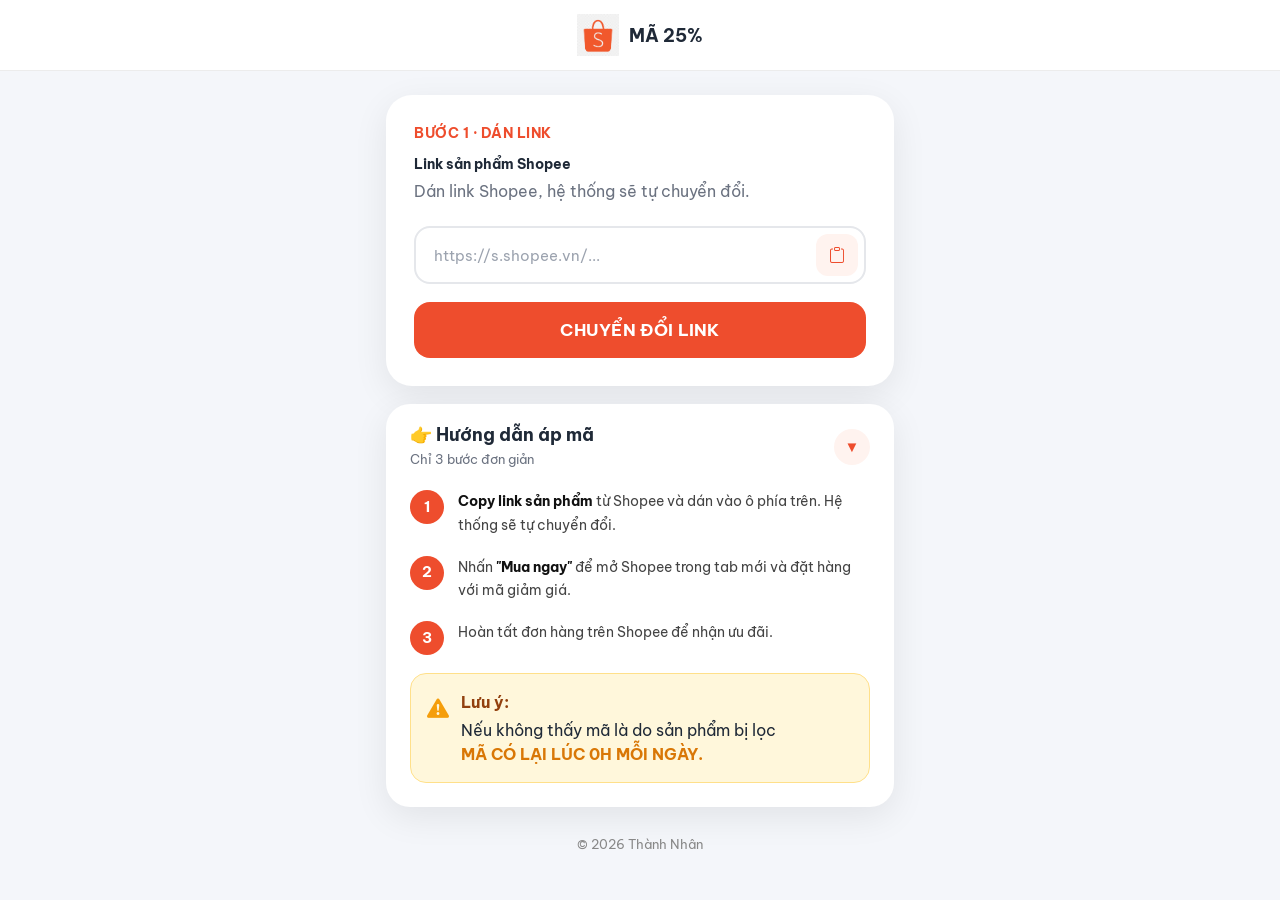
==== commit 867c9835: "Update UI" ====
--- a/index.html
+++ b/index.html
@@ -238,7 +238,7 @@
 
         <strong>Lưu ý:</strong>
 
-        Nếu chưa thấy mã hãy quay lại sau.
+        Nếu không thấy mã là do sản phẩm bị lọc
 
         <br>
 
@@ -253,7 +253,7 @@
 </div>
 <footer class="footer-mini">
 
-    © 2026 Mã 25%
+    © 2026 Thành Nhân
 
 </footer>
 
@@ -277,7 +277,7 @@
 
             <span id="notifyName"></span>
 
-            vừa cài app săn mã <b>25%</b>
+            vừa sử dụng voucher <b>25%</b>
 
         </div>
 
--- a/style.css
+++ b/style.css
@@ -139,7 +139,7 @@
 
 .main-card h3{
 
-    font-size:28px;
+    font-size:14px;
 
     font-weight:700;
 
